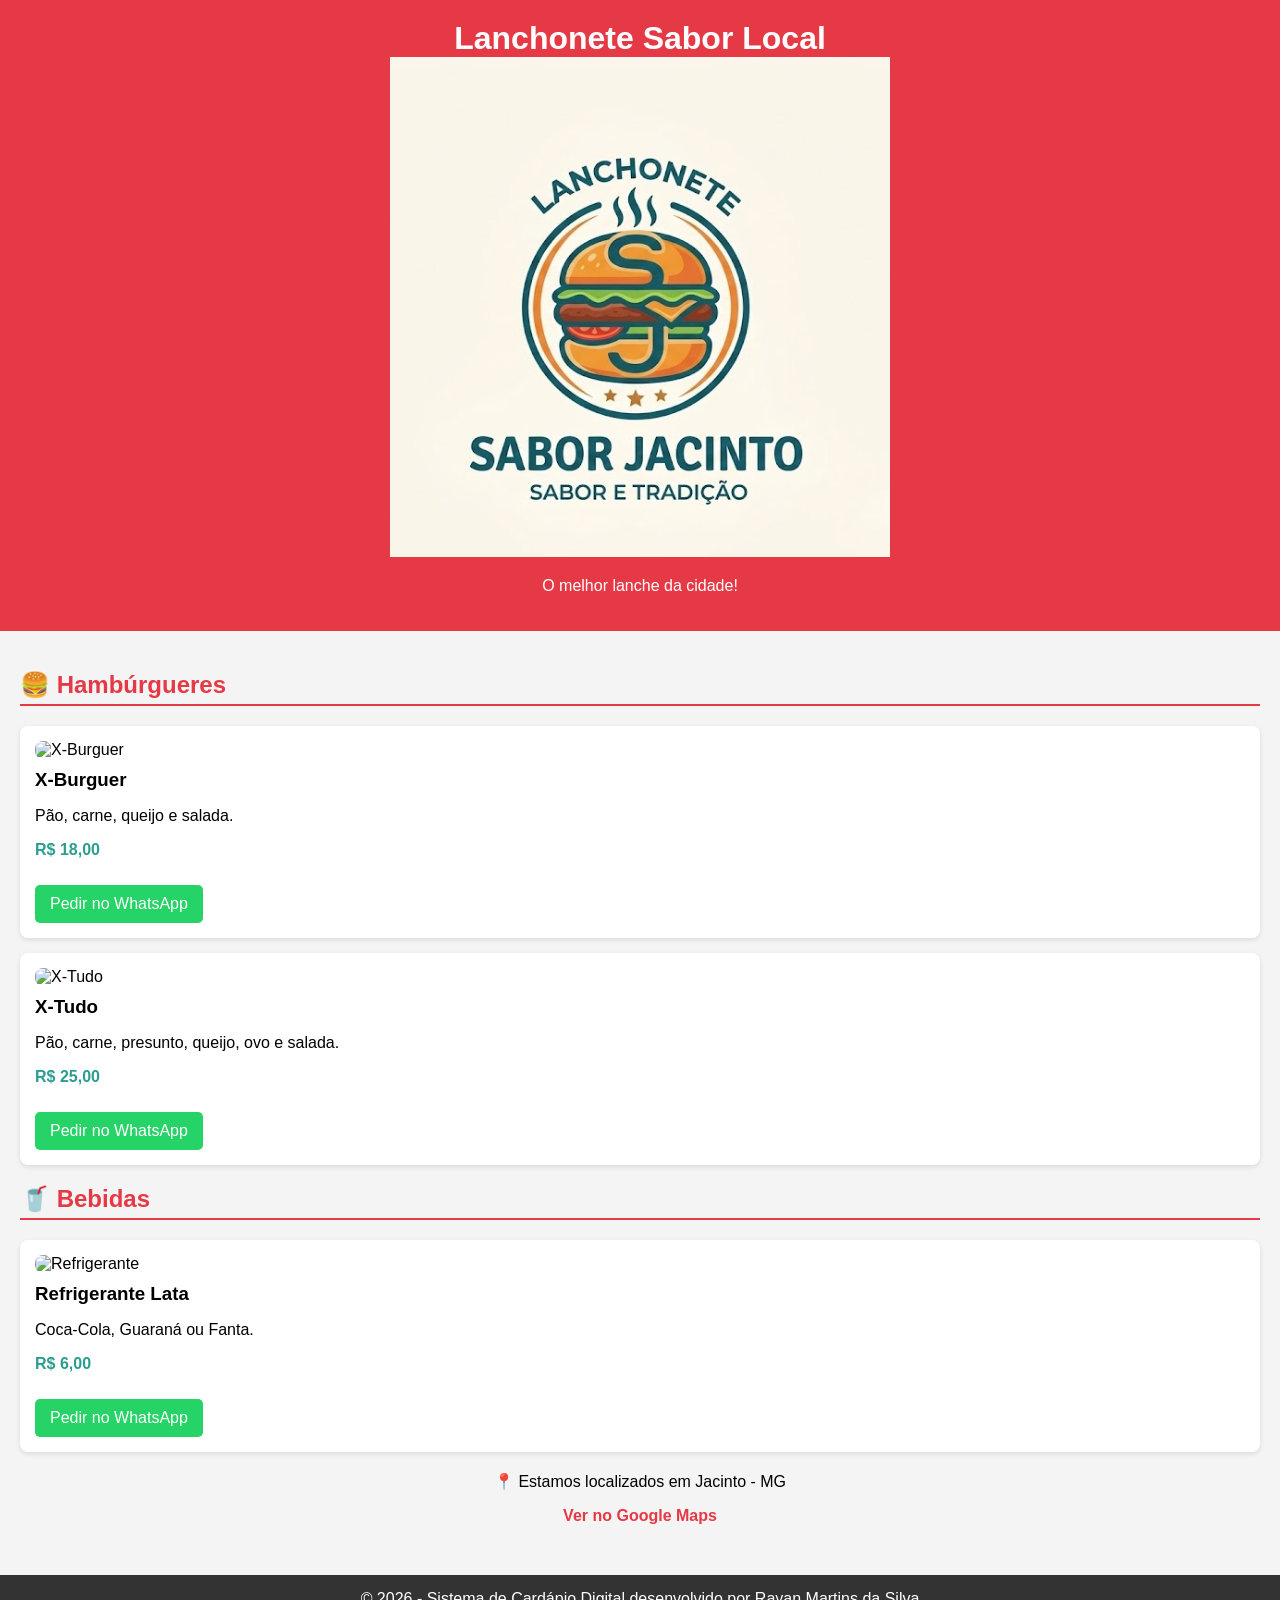
==== index.html @ a0583969 "Update index.html add logo" ====
<!DOCTYPE html>
<html lang="pt-br">
<head>
    <meta charset="UTF-8">
    <title>Lanchonete sabor jacinto</title>
    <meta name="viewport" content="width=device-width, initial-scale=1.0">

    <style>
        body {
            font-family: Arial, sans-serif;
            margin: 0;
            background-color: #f4f4f4;
        }

        header {
            background-color: #e63946;
            color: white;
            text-align: center;
            padding: 20px;
        }

        header h1 {
            margin: 0;
        }

        .container {
            padding: 20px;
        }

        h2 {
            color: #e63946;
            border-bottom: 2px solid #e63946;
            padding-bottom: 5px;
        }

        .produto {
            background-color: white;
            margin: 15px 0;
            padding: 15px;
            border-radius: 8px;
            box-shadow: 0 2px 5px rgba(0,0,0,0.1);
        }

        .produto img {
            width: 100%;
            max-width: 250px;
            border-radius: 8px;
        }

        .produto h3 {
            margin: 10px 0 5px;
        }

        .preco {
            font-weight: bold;
            color: #2a9d8f;
        }

        .btn {
            display: inline-block;
            margin-top: 10px;
            padding: 10px 15px;
            background-color: #25D366;
            color: white;
            text-decoration: none;
            border-radius: 5px;
        }

        .btn:hover {
            background-color: #1ebe5d;
        }

        footer {
            text-align: center;
            padding: 15px;
            background-color: #333;
            color: white;
            margin-top: 30px;
        }

        .mapa {
            text-align: center;
            margin-top: 20px;
        }

        .mapa a {
            color: #e63946;
            font-weight: bold;
            text-decoration: none;
        }

    </style>
</head>
<body>

<header>
    <h1>Lanchonete Sabor Local</h1>
    <img src="logo.png" alt="logo" width="500" height="500">
    <p>O melhor lanche da cidade!</p>
</header>

<div class="container">

    <h2>🍔 Hambúrgueres</h2>

    <div class="produto">
        <img src="https://via.placeholder.com/250" alt="X-Burguer">
        <h3>X-Burguer</h3>
        <p>Pão, carne, queijo e salada.</p>
        <p class="preco">R$ 18,00</p>
        <a class="btn" href="https://wa.me/5599999999999?text=Olá,%20quero%20pedir%20um%20X-Burguer%20(R$18,00)">Pedir no WhatsApp</a>
    </div>

    <div class="produto">
        <img src="https://via.placeholder.com/250" alt="X-Tudo">
        <h3>X-Tudo</h3>
        <p>Pão, carne, presunto, queijo, ovo e salada.</p>
        <p class="preco">R$ 25,00</p>
        <a class="btn" href="https://wa.me/5599999999999?text=Olá,%20quero%20pedir%20um%20X-Tudo%20(R$25,00)">Pedir no WhatsApp</a>
    </div>

    <h2>🥤 Bebidas</h2>

    <div class="produto">
        <img src="https://via.placeholder.com/250" alt="Refrigerante">
        <h3>Refrigerante Lata</h3>
        <p>Coca-Cola, Guaraná ou Fanta.</p>
        <p class="preco">R$ 6,00</p>
        <a class="btn" href="https://wa.me/5599999999999?text=Olá,%20quero%20pedir%20um%20Refrigerante%20(R$6,00)">Pedir no WhatsApp</a>
    </div>

    <div class="mapa">
        <p>📍 Estamos localizados em Jacinto - MG</p>
        <a href="https://maps.google.com" target="_blank">Ver no Google Maps</a>
    </div>

</div>

<footer>
    © 2026 - Sistema de Cardápio Digital desenvolvido por Rayan Martins da Silva
</footer>

</body>
</html>
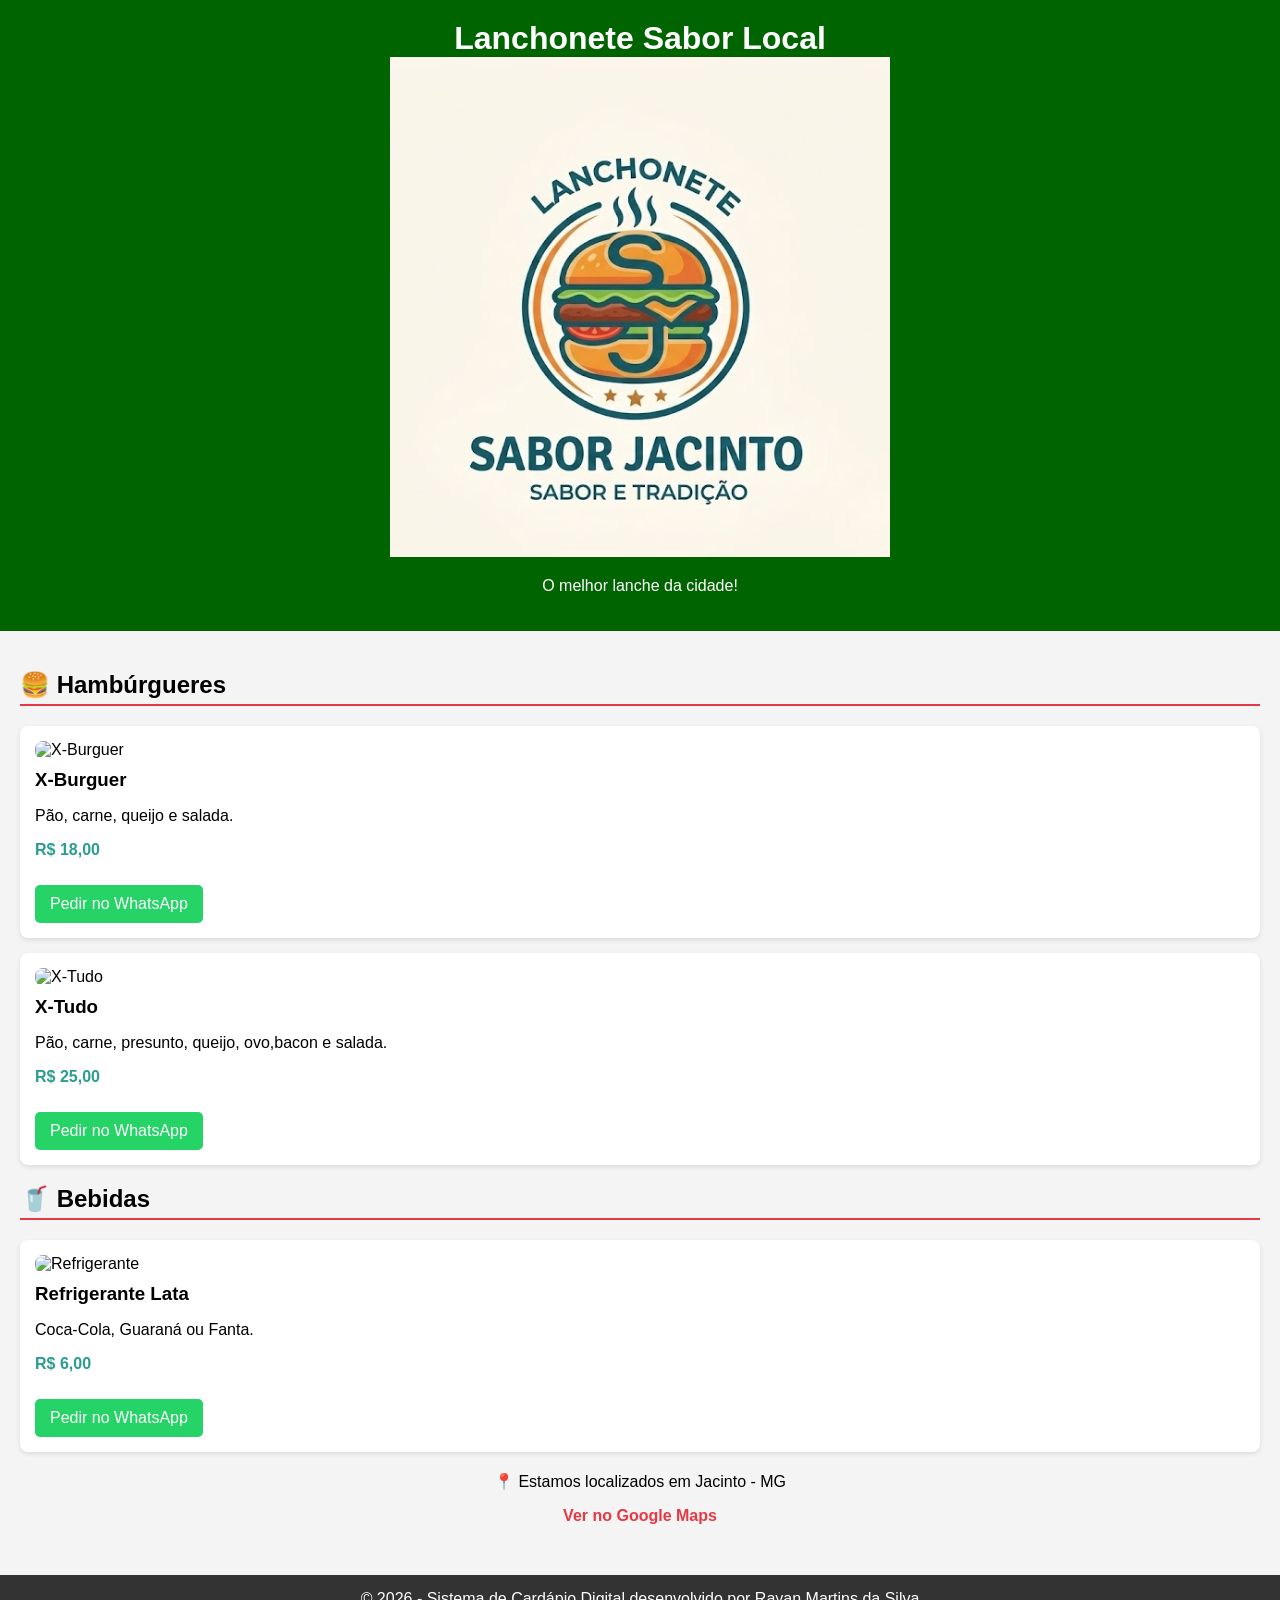
==== commit cc7dc14b: "Update index.html add outros alimentos" ====
--- a/index.html
+++ b/index.html
@@ -13,7 +13,7 @@
         }
 
         header {
-            background-color: #e63946;
+            background-color: #006400;
             color: white;
             text-align: center;
             padding: 20px;
@@ -28,7 +28,7 @@
         }
 
         h2 {
-            color: #e63946;
+            color:#000000;
             border-bottom: 2px solid #e63946;
             padding-bottom: 5px;
         }
@@ -114,7 +114,7 @@
     <div class="produto">
         <img src="https://via.placeholder.com/250" alt="X-Tudo">
         <h3>X-Tudo</h3>
-        <p>Pão, carne, presunto, queijo, ovo e salada.</p>
+        <p>Pão, carne, presunto, queijo, ovo,bacon e salada.</p>
         <p class="preco">R$ 25,00</p>
         <a class="btn" href="https://wa.me/5599999999999?text=Olá,%20quero%20pedir%20um%20X-Tudo%20(R$25,00)">Pedir no WhatsApp</a>
     </div>
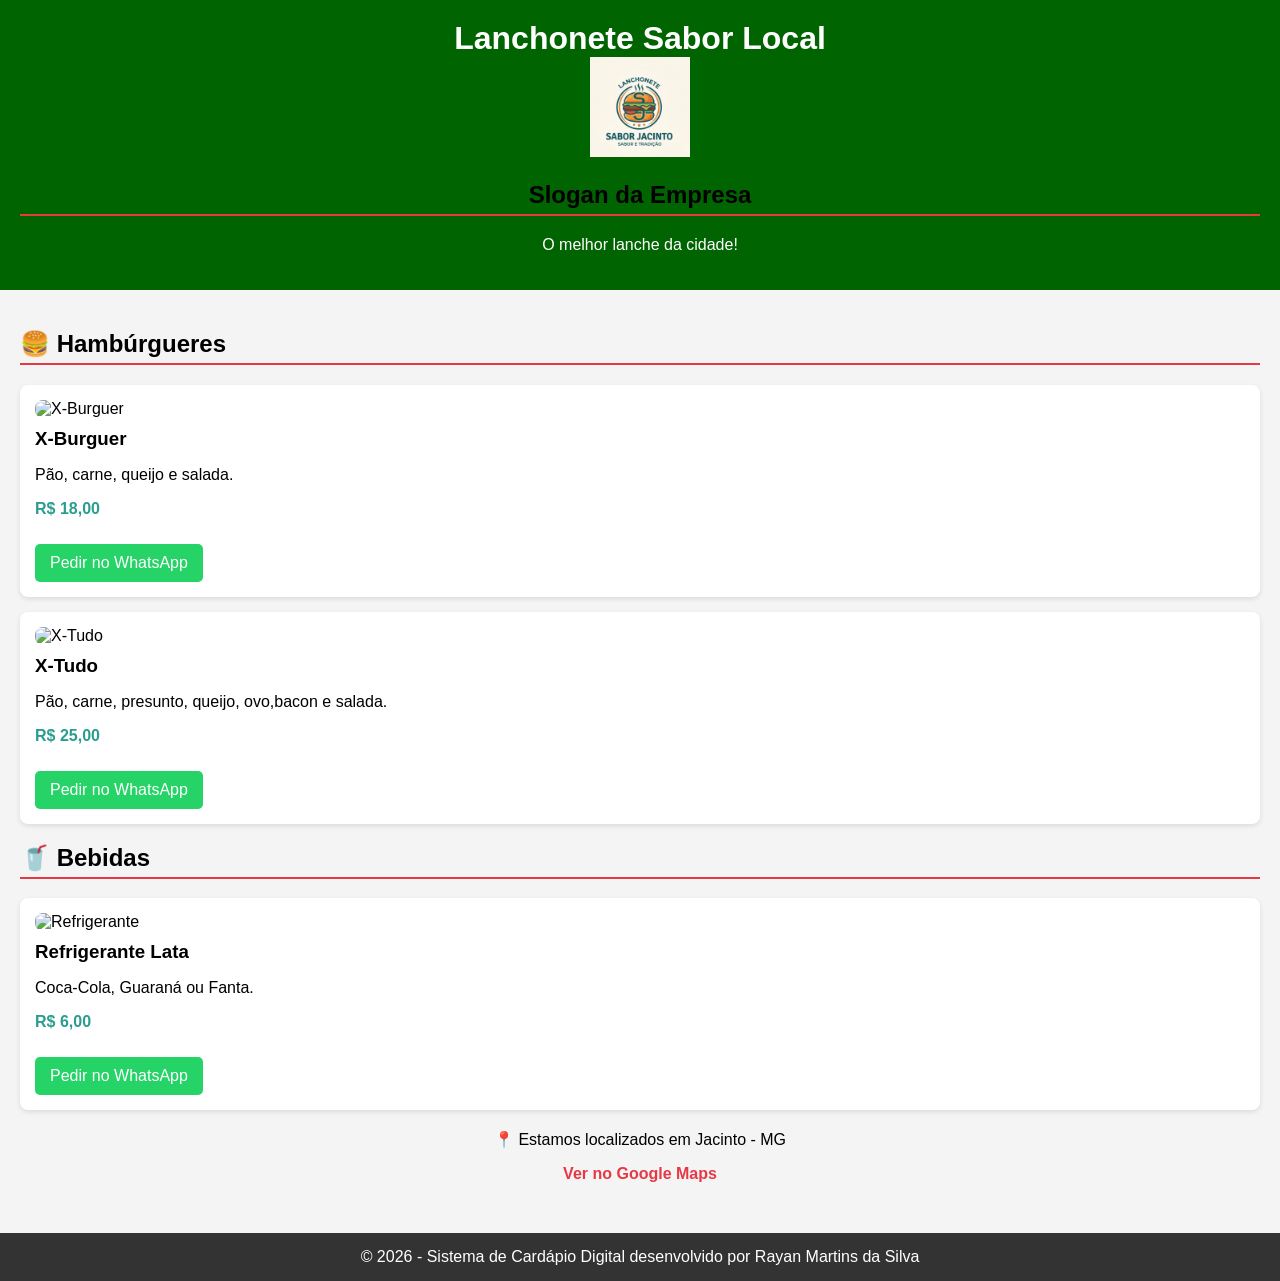
==== commit 6fba9453: "Update index.html add h2" ====
--- a/index.html
+++ b/index.html
@@ -95,7 +95,8 @@
 
 <header>
     <h1>Lanchonete Sabor Local</h1>
-    <img src="logo.png" alt="logo" width="500" height="500">
+    <img src="https://rayanmartinsdasilva4002892-hub.github.io/logo.png" alt="logo" width="100" height="100">
+    <h2>Slogan da Empresa</h2>
     <p>O melhor lanche da cidade!</p>
 </header>
 
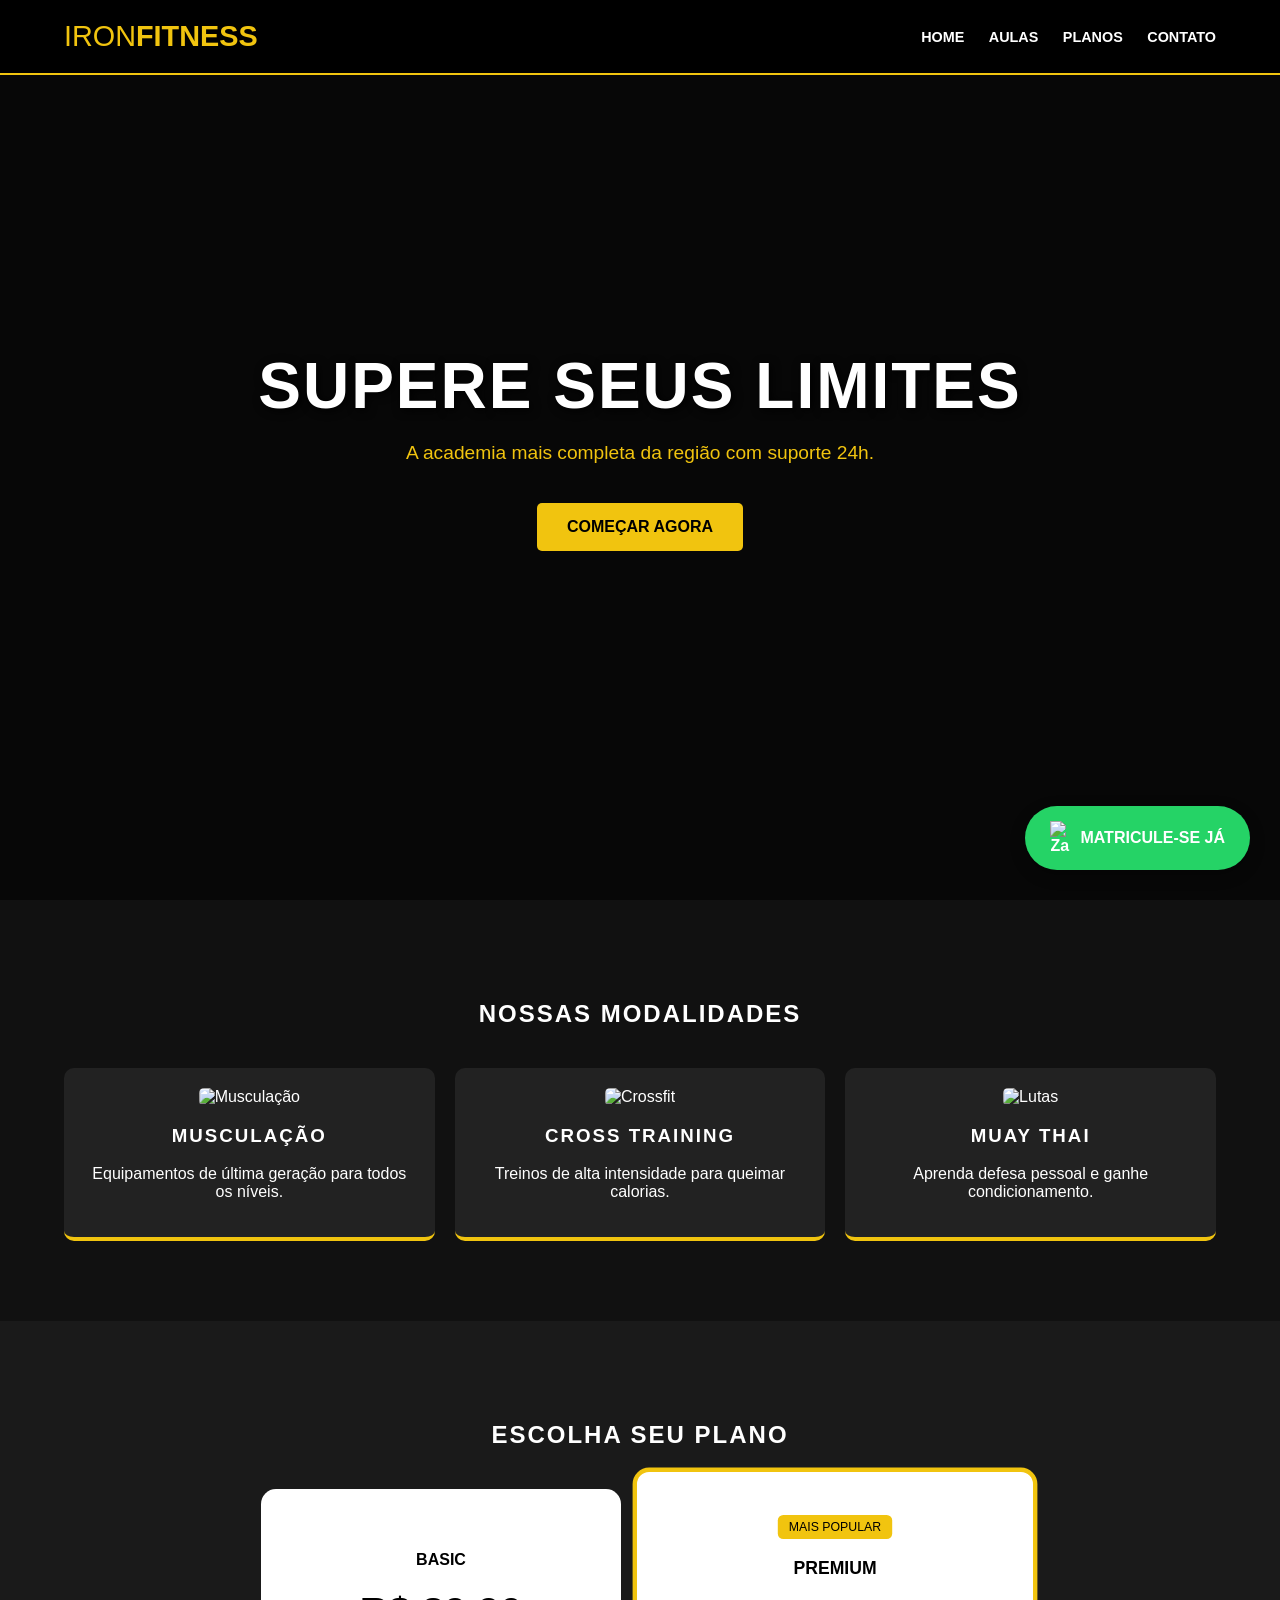
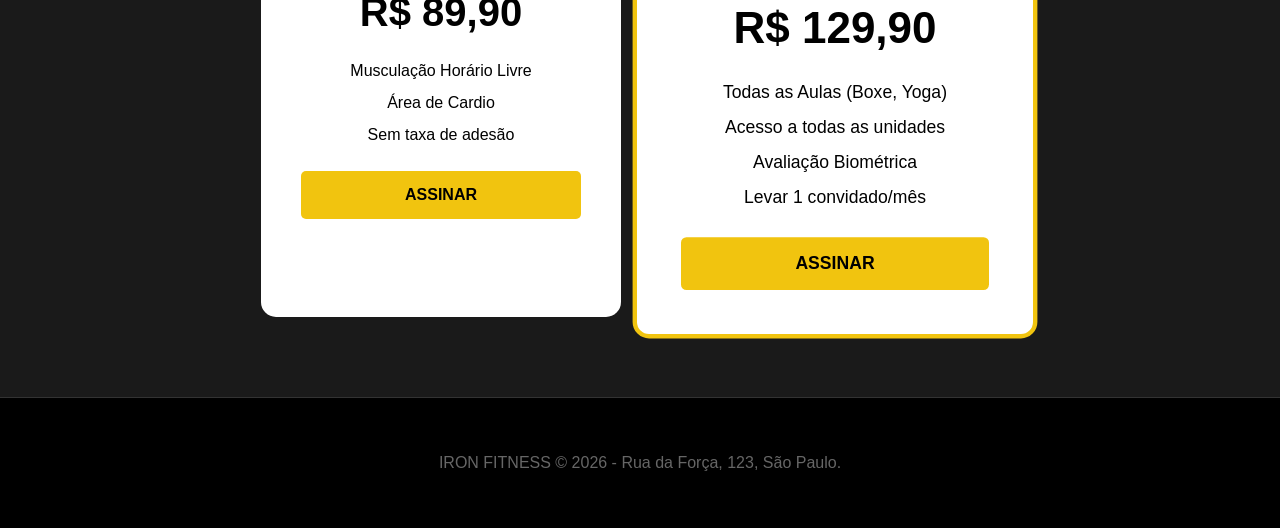
==== commit 4bb2296d: "Update index.html mudei tudo" ====
--- a/index.html
+++ b/index.html
@@ -2,144 +2,128 @@
 <html lang="pt-br">
 <head>
     <meta charset="UTF-8">
-    <title>Lanchonete sabor jacinto</title>
     <meta name="viewport" content="width=device-width, initial-scale=1.0">
+    <title>Iron Fitness - Sua Melhor Versão</title>
+    <style>
+        /* CONFIGURAÇÕES GERAIS */
+        body { font-family: 'Arial Black', sans-serif; margin: 0; padding: 0; background-color: #111; color: #fff; scroll-behavior: smooth; }
+        h1, h2, h3 { text-transform: uppercase; letter-spacing: 2px; }
+        
+        /* CABEÇALHO */
+        header { background: rgba(0,0,0,0.9); padding: 20px 5%; display: flex; justify-content: space-between; align-items: center; position: fixed; width: 90%; top: 0; z-index: 1000; border-bottom: 2px solid #f1c40f; }
+        .logo { color: #f1c40f; font-size: 1.8rem; }
+        nav a { color: white; text-decoration: none; margin-left: 20px; font-weight: bold; font-size: 0.9rem; }
+        nav a:hover { color: #f1c40f; }
 
-    <style>
-        body {
-            font-family: Arial, sans-serif;
-            margin: 0;
-            background-color: #f4f4f4;
+        /* BANNER PRINCIPAL */
+        .hero { height: 100vh; background: linear-gradient(rgba(0,0,0,0.6), rgba(0,0,0,0.6)), url('https://images.unsplash.com/photo-1534438327276-14e5300c3a48?auto=format&fit=crop&w=1350&q=80'); background-size: cover; background-position: center; display: flex; flex-direction: column; justify-content: center; align-items: center; text-align: center; }
+        .hero h1 { font-size: 4rem; margin: 0; text-shadow: 2px 2px 10px #000; }
+        .hero p { font-size: 1.2rem; color: #f1c40f; }
+        .btn-cta { background: #f1c40f; color: #000; padding: 15px 30px; border-radius: 5px; text-decoration: none; font-weight: bold; margin-top: 20px; transition: 0.3s; }
+        .btn-cta:hover { background: #fff; transform: scale(1.05); }
+
+        /* SEÇÃO MODALIDADES */
+        .section { padding: 80px 5%; text-align: center; }
+        .grid { display: grid; grid-template-columns: repeat(auto-fit, minmax(250px, 1fr)); gap: 20px; margin-top: 40px; }
+        .card { background: #222; padding: 20px; border-radius: 10px; border-bottom: 4px solid #f1c40f; transition: 0.3s; }
+        .card:hover { background: #333; }
+        .card img { width: 100%; border-radius: 5px; height: 150px; object-fit: cover; }
+
+        /* TABELA DE PLANOS */
+        .plans-container { display: flex; justify-content: center; gap: 30px; flex-wrap: wrap; margin-top: 40px; }
+        .plan-box { background: #fff; color: #000; padding: 40px; border-radius: 15px; width: 280px; position: relative; }
+        .plan-box.featured { border: 4px solid #f1c40f; transform: scale(1.1); }
+        .plan-box h3 { color: #f1c40f; font-size: 2rem; margin: 10px 0; }
+        .plan-price { font-size: 2.5rem; font-weight: bold; }
+        .plan-box ul { list-style: none; padding: 0; margin: 20px 0; line-height: 2; }
+
+        /* BOTÃO WHATSAPP */
+        .whatsapp { position: fixed; bottom: 30px; right: 30px; background: #25d366; color: white; padding: 15px 25px; border-radius: 50px; text-decoration: none; font-weight: bold; box-shadow: 0 5px 15px rgba(0,0,0,0.3); z-index: 9999; display: flex; align-items: center; gap: 10px; }
+
+        footer { background: #000; padding: 40px; text-align: center; border-top: 1px solid #333; color: #666; }
+
+        @media (max-width: 768px) {
+            .hero h1 { font-size: 2.5rem; }
+            nav { display: none; }
         }
-
-        header {
-            background-color: #006400;
-            color: white;
-            text-align: center;
-            padding: 20px;
-        }
-
-        header h1 {
-            margin: 0;
-        }
-
-        .container {
-            padding: 20px;
-        }
-
-        h2 {
-            color:#000000;
-            border-bottom: 2px solid #e63946;
-            padding-bottom: 5px;
-        }
-
-        .produto {
-            background-color: white;
-            margin: 15px 0;
-            padding: 15px;
-            border-radius: 8px;
-            box-shadow: 0 2px 5px rgba(0,0,0,0.1);
-        }
-
-        .produto img {
-            width: 100%;
-            max-width: 250px;
-            border-radius: 8px;
-        }
-
-        .produto h3 {
-            margin: 10px 0 5px;
-        }
-
-        .preco {
-            font-weight: bold;
-            color: #2a9d8f;
-        }
-
-        .btn {
-            display: inline-block;
-            margin-top: 10px;
-            padding: 10px 15px;
-            background-color: #25D366;
-            color: white;
-            text-decoration: none;
-            border-radius: 5px;
-        }
-
-        .btn:hover {
-            background-color: #1ebe5d;
-        }
-
-        footer {
-            text-align: center;
-            padding: 15px;
-            background-color: #333;
-            color: white;
-            margin-top: 30px;
-        }
-
-        .mapa {
-            text-align: center;
-            margin-top: 20px;
-        }
-
-        .mapa a {
-            color: #e63946;
-            font-weight: bold;
-            text-decoration: none;
-        }
-
     </style>
 </head>
 <body>
 
 <header>
-    <h1>Lanchonete Sabor Local</h1>
-    <img src="https://rayanmartinsdasilva4002892-hub.github.io/logo.png" alt="logo" width="100" height="100">
-    <h2>Slogan da Empresa</h2>
-    <p>O melhor lanche da cidade!</p>
+    <div class="logo">IRON<strong>FITNESS</strong></div>
+    <nav>
+        <a href="#home">HOME</a>
+        <a href="#aulas">AULAS</a>
+        <a href="#planos">PLANOS</a>
+        <a href="#contato">CONTATO</a>
+    </nav>
 </header>
 
-<div class="container">
+<section id="home" class="hero">
+    <h1>SUPERE SEUS LIMITES</h1>
+    <p>A academia mais completa da região com suporte 24h.</p>
+    <a href="#planos" class="btn-cta">COMEÇAR AGORA</a>
+</section>
 
-    <h2>🍔 Hambúrgueres</h2>
+<section id="aulas" class="section">
+    <h2>Nossas Modalidades</h2>
+    <div class="grid">
+        <div class="card">
+            <img src="https://images.unsplash.com/photo-1534438327276-14e5300c3a48?w=300" alt="Musculação">
+            <h3>Musculação</h3>
+            <p>Equipamentos de última geração para todos os níveis.</p>
+        </div>
+        <div class="card">
+            <img src="https://images.unsplash.com/photo-1518611012118-696072aa579a?w=300" alt="Crossfit">
+            <h3>Cross Training</h3>
+            <p>Treinos de alta intensidade para queimar calorias.</p>
+        </div>
+        <div class="card">
+            <img src="https://images.unsplash.com/photo-1510894347713-fc3ed6fdf539?w=300" alt="Lutas">
+            <h3>Muay Thai</h3>
+            <p>Aprenda defesa pessoal e ganhe condicionamento.</p>
+        </div>
+    </div>
+</section>
 
-    <div class="produto">
-        <img src="https://via.placeholder.com/250" alt="X-Burguer">
-        <h3>X-Burguer</h3>
-        <p>Pão, carne, queijo e salada.</p>
-        <p class="preco">R$ 18,00</p>
-        <a class="btn" href="https://wa.me/5599999999999?text=Olá,%20quero%20pedir%20um%20X-Burguer%20(R$18,00)">Pedir no WhatsApp</a>
+<section id="planos" class="section" style="background-color: #1a1a1a;">
+    <h2>Escolha seu Plano</h2>
+    <div class="plans-container">
+        <div class="plan-box">
+            <h4>BASIC</h4>
+            <div class="plan-price">R$ 89,90</div>
+            <ul>
+                <li>Musculação Horário Livre</li>
+                <li>Área de Cardio</li>
+                <li>Sem taxa de adesão</li>
+            </ul>
+            <a href="#" class="btn-cta" style="display:block">ASSINAR</a>
+        </div>
+        <div class="plan-box featured">
+            <span style="background:#f1c40f; padding:5px 10px; border-radius:5px; font-size:0.7rem">MAIS POPULAR</span>
+            <h4>PREMIUM</h4>
+            <div class="plan-price">R$ 129,90</div>
+            <ul>
+                <li>Todas as Aulas (Boxe, Yoga)</li>
+                <li>Acesso a todas as unidades</li>
+                <li>Avaliação Biométrica</li>
+                <li>Levar 1 convidado/mês</li>
+            </ul>
+            <a href="#" class="btn-cta" style="display:block">ASSINAR</a>
+        </div>
     </div>
+</section>
 
-    <div class="produto">
-        <img src="https://via.placeholder.com/250" alt="X-Tudo">
-        <h3>X-Tudo</h3>
-        <p>Pão, carne, presunto, queijo, ovo,bacon e salada.</p>
-        <p class="preco">R$ 25,00</p>
-        <a class="btn" href="https://wa.me/5599999999999?text=Olá,%20quero%20pedir%20um%20X-Tudo%20(R$25,00)">Pedir no WhatsApp</a>
-    </div>
-
-    <h2>🥤 Bebidas</h2>
-
-    <div class="produto">
-        <img src="https://via.placeholder.com/250" alt="Refrigerante">
-        <h3>Refrigerante Lata</h3>
-        <p>Coca-Cola, Guaraná ou Fanta.</p>
-        <p class="preco">R$ 6,00</p>
-        <a class="btn" href="https://wa.me/5599999999999?text=Olá,%20quero%20pedir%20um%20Refrigerante%20(R$6,00)">Pedir no WhatsApp</a>
-    </div>
-
-    <div class="mapa">
-        <p>📍 Estamos localizados em Jacinto - MG</p>
-        <a href="https://maps.google.com" target="_blank">Ver no Google Maps</a>
-    </div>
-
-</div>
+<a href="https://wa.me/5500000000000" class="whatsapp" target="_blank">
+    <img src="https://upload.wikimedia.org/wikipedia/commons/6/6b/WhatsApp.svg" width="20" alt="Zap">
+    MATRICULE-SE JÁ
+</a>
 
 <footer>
-    © 2026 - Sistema de Cardápio Digital desenvolvido por Rayan Martins da Silva
+    <p>IRON FITNESS © 2026 - Rua da Força, 123, São Paulo.</p>
 </footer>
 
 </body>
 </html>
+
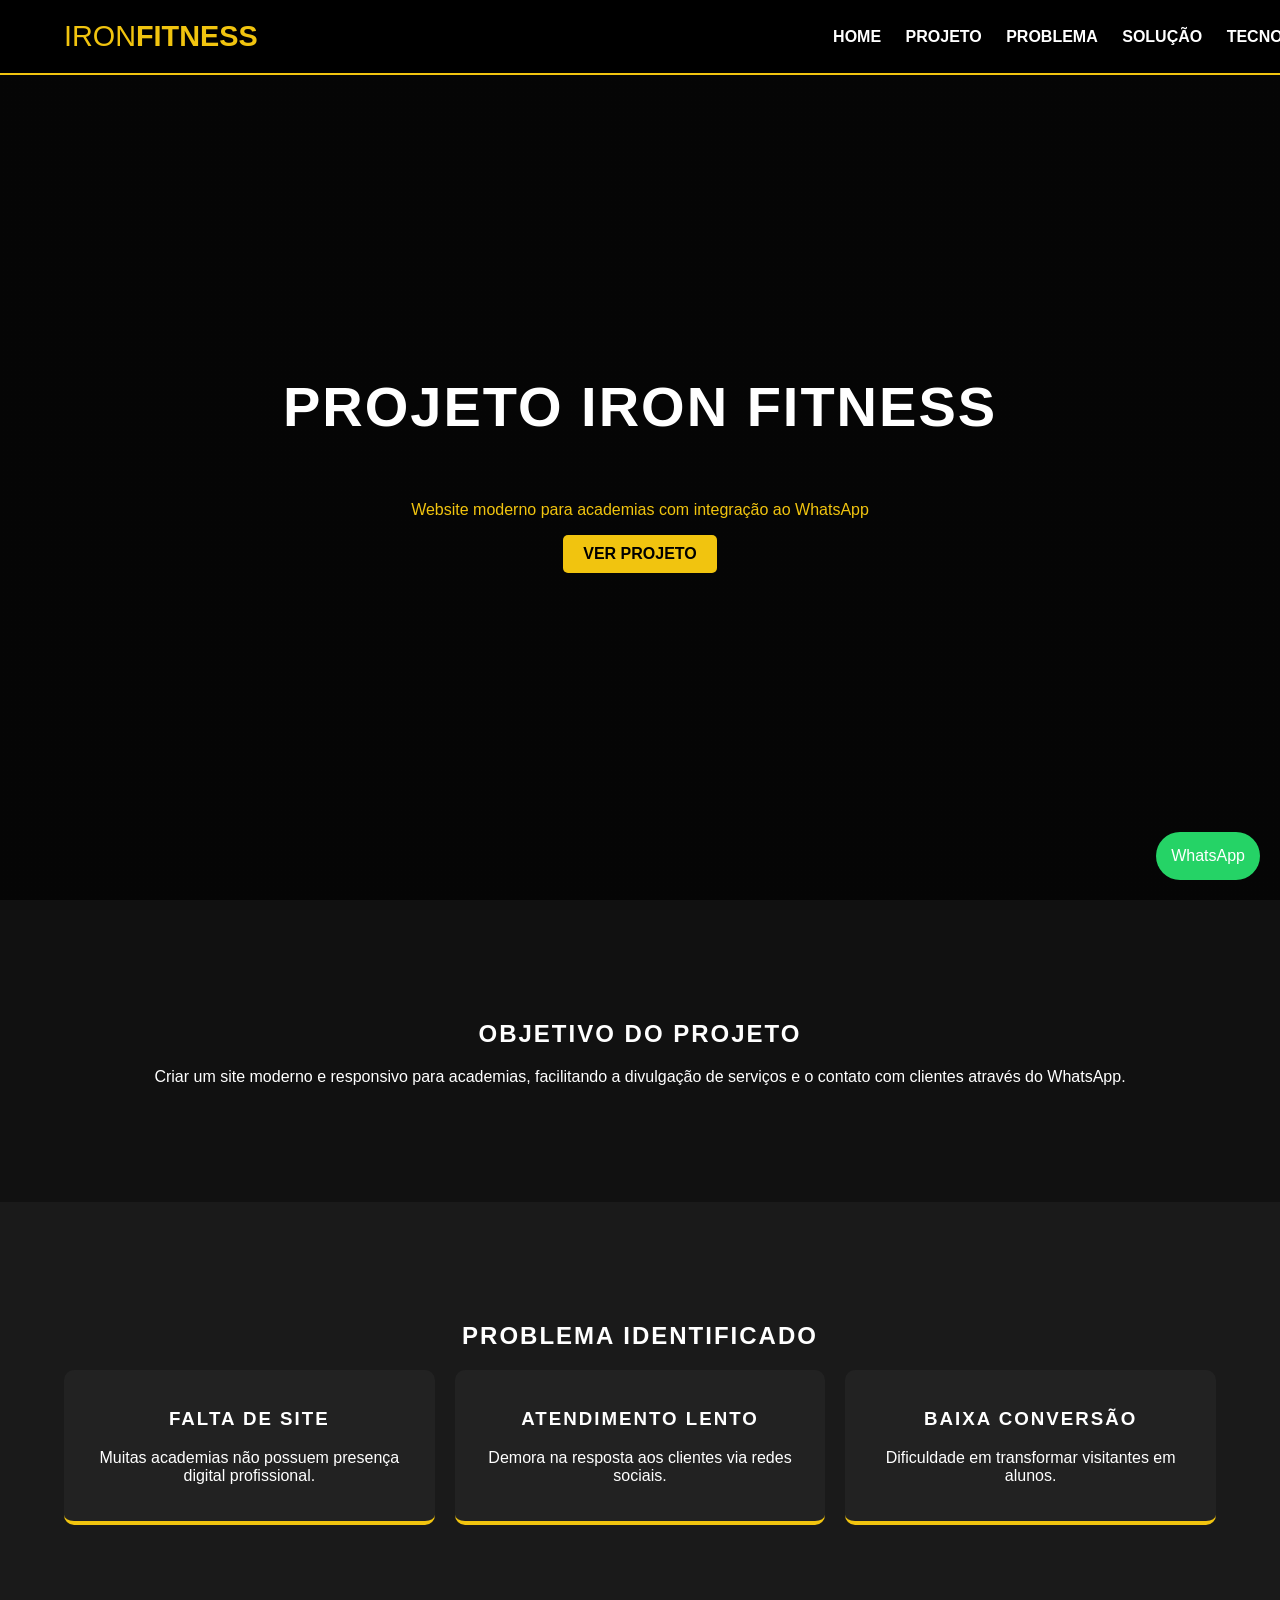
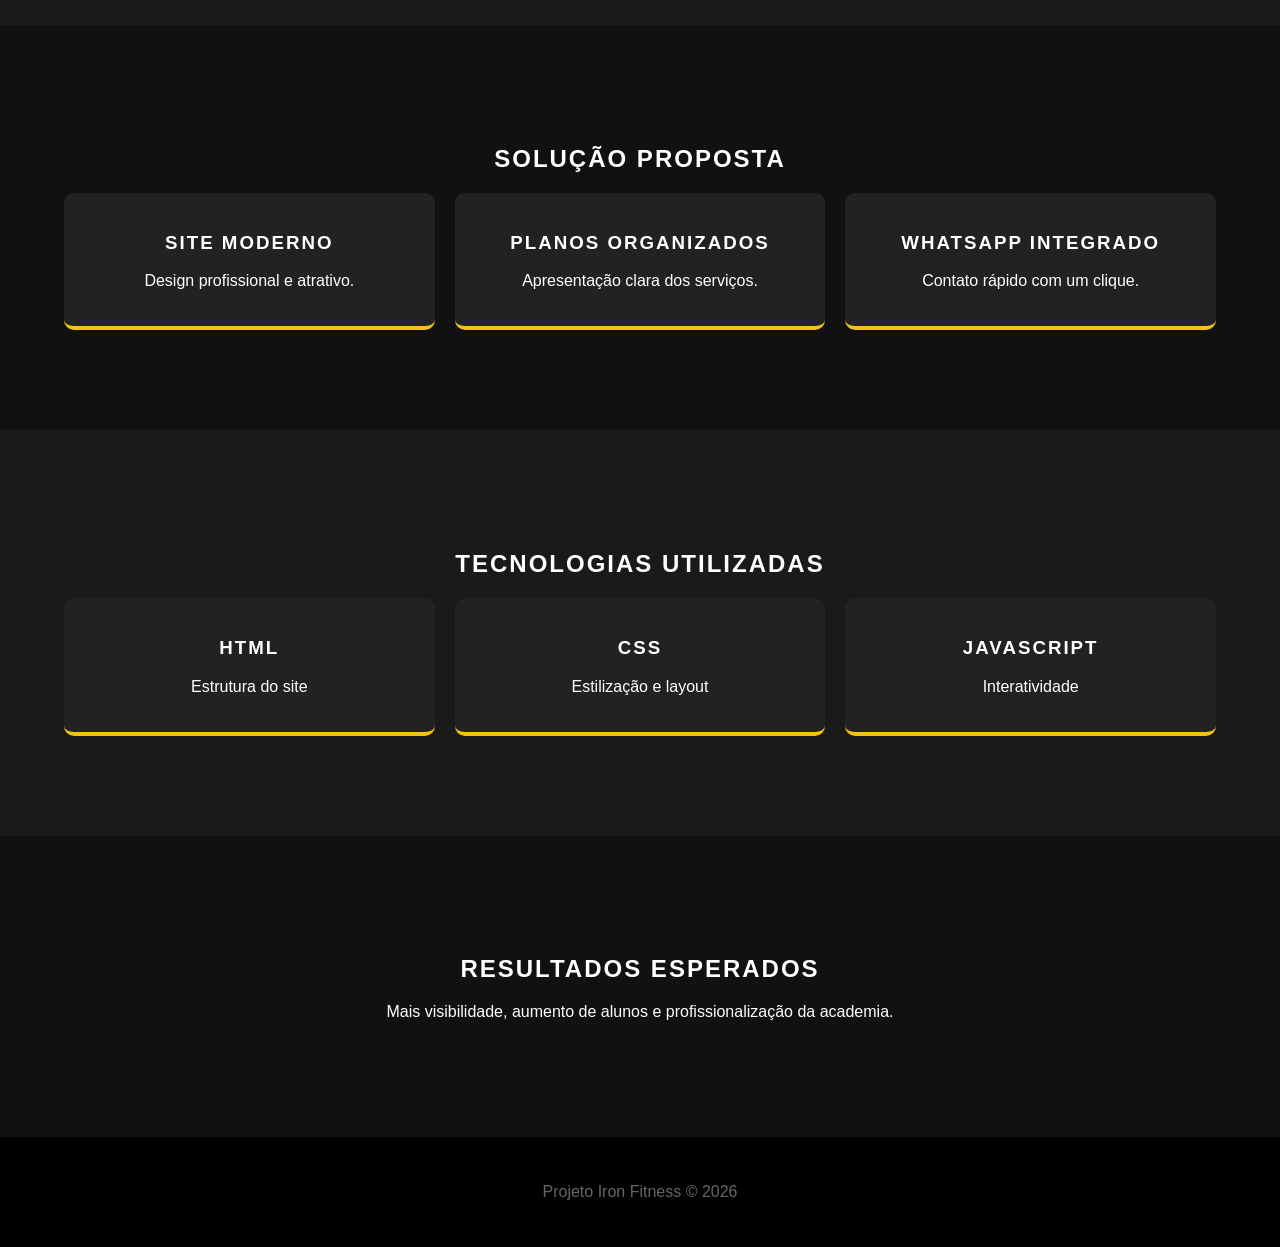
==== commit 6d1e71b5: "Update index.html codigo" ====
--- a/index.html
+++ b/index.html
@@ -1,129 +1,141 @@
 <!DOCTYPE html>
 <html lang="pt-br">
 <head>
-    <meta charset="UTF-8">
-    <meta name="viewport" content="width=device-width, initial-scale=1.0">
-    <title>Iron Fitness - Sua Melhor Versão</title>
-    <style>
-        /* CONFIGURAÇÕES GERAIS */
-        body { font-family: 'Arial Black', sans-serif; margin: 0; padding: 0; background-color: #111; color: #fff; scroll-behavior: smooth; }
-        h1, h2, h3 { text-transform: uppercase; letter-spacing: 2px; }
-        
-        /* CABEÇALHO */
-        header { background: rgba(0,0,0,0.9); padding: 20px 5%; display: flex; justify-content: space-between; align-items: center; position: fixed; width: 90%; top: 0; z-index: 1000; border-bottom: 2px solid #f1c40f; }
-        .logo { color: #f1c40f; font-size: 1.8rem; }
-        nav a { color: white; text-decoration: none; margin-left: 20px; font-weight: bold; font-size: 0.9rem; }
-        nav a:hover { color: #f1c40f; }
+<meta charset="UTF-8">
+<meta name="viewport" content="width=device-width, initial-scale=1.0">
+<title>Projeto Iron Fitness</title>
 
-        /* BANNER PRINCIPAL */
-        .hero { height: 100vh; background: linear-gradient(rgba(0,0,0,0.6), rgba(0,0,0,0.6)), url('https://images.unsplash.com/photo-1534438327276-14e5300c3a48?auto=format&fit=crop&w=1350&q=80'); background-size: cover; background-position: center; display: flex; flex-direction: column; justify-content: center; align-items: center; text-align: center; }
-        .hero h1 { font-size: 4rem; margin: 0; text-shadow: 2px 2px 10px #000; }
-        .hero p { font-size: 1.2rem; color: #f1c40f; }
-        .btn-cta { background: #f1c40f; color: #000; padding: 15px 30px; border-radius: 5px; text-decoration: none; font-weight: bold; margin-top: 20px; transition: 0.3s; }
-        .btn-cta:hover { background: #fff; transform: scale(1.05); }
+<style>
+body { font-family: 'Arial Black', sans-serif; margin: 0; padding: 0; background-color: #111; color: #fff; scroll-behavior: smooth; }
+h1, h2, h3 { text-transform: uppercase; letter-spacing: 2px; }
 
-        /* SEÇÃO MODALIDADES */
-        .section { padding: 80px 5%; text-align: center; }
-        .grid { display: grid; grid-template-columns: repeat(auto-fit, minmax(250px, 1fr)); gap: 20px; margin-top: 40px; }
-        .card { background: #222; padding: 20px; border-radius: 10px; border-bottom: 4px solid #f1c40f; transition: 0.3s; }
-        .card:hover { background: #333; }
-        .card img { width: 100%; border-radius: 5px; height: 150px; object-fit: cover; }
+header { background: rgba(0,0,0,0.9); padding: 20px 5%; display: flex; justify-content: space-between; align-items: center; position: fixed; width: 100%; top: 0; z-index: 1000; border-bottom: 2px solid #f1c40f; }
+.logo { color: #f1c40f; font-size: 1.8rem; }
+nav a { color: white; text-decoration: none; margin-left: 20px; font-weight: bold; }
+nav a:hover { color: #f1c40f; }
 
-        /* TABELA DE PLANOS */
-        .plans-container { display: flex; justify-content: center; gap: 30px; flex-wrap: wrap; margin-top: 40px; }
-        .plan-box { background: #fff; color: #000; padding: 40px; border-radius: 15px; width: 280px; position: relative; }
-        .plan-box.featured { border: 4px solid #f1c40f; transform: scale(1.1); }
-        .plan-box h3 { color: #f1c40f; font-size: 2rem; margin: 10px 0; }
-        .plan-price { font-size: 2.5rem; font-weight: bold; }
-        .plan-box ul { list-style: none; padding: 0; margin: 20px 0; line-height: 2; }
+.hero { height: 100vh; background: linear-gradient(rgba(0,0,0,0.7), rgba(0,0,0,0.7)), url('https://images.unsplash.com/photo-1534438327276-14e5300c3a48'); background-size: cover; display: flex; flex-direction: column; justify-content: center; align-items: center; text-align: center; }
+.hero h1 { font-size: 3.5rem; }
+.hero p { color: #f1c40f; }
 
-        /* BOTÃO WHATSAPP */
-        .whatsapp { position: fixed; bottom: 30px; right: 30px; background: #25d366; color: white; padding: 15px 25px; border-radius: 50px; text-decoration: none; font-weight: bold; box-shadow: 0 5px 15px rgba(0,0,0,0.3); z-index: 9999; display: flex; align-items: center; gap: 10px; }
+.section { padding: 100px 5%; text-align: center; }
 
-        footer { background: #000; padding: 40px; text-align: center; border-top: 1px solid #333; color: #666; }
+.grid { display: grid; grid-template-columns: repeat(auto-fit, minmax(250px, 1fr)); gap: 20px; }
 
-        @media (max-width: 768px) {
-            .hero h1 { font-size: 2.5rem; }
-            nav { display: none; }
-        }
-    </style>
+.card { background: #222; padding: 20px; border-radius: 10px; border-bottom: 4px solid #f1c40f; }
+
+.card:hover { background: #333; }
+
+.btn { background: #f1c40f; color: #000; padding: 10px 20px; text-decoration: none; font-weight: bold; border-radius: 5px; }
+
+footer { background: #000; padding: 30px; text-align: center; color: #666; }
+
+@media(max-width:768px){
+    nav { display:none; }
+}
+</style>
 </head>
+
 <body>
 
 <header>
-    <div class="logo">IRON<strong>FITNESS</strong></div>
-    <nav>
-        <a href="#home">HOME</a>
-        <a href="#aulas">AULAS</a>
-        <a href="#planos">PLANOS</a>
-        <a href="#contato">CONTATO</a>
-    </nav>
+<div class="logo">IRON<strong>FITNESS</strong></div>
+<nav>
+<a href="#home">HOME</a>
+<a href="#projeto">PROJETO</a>
+<a href="#problema">PROBLEMA</a>
+<a href="#solucao">SOLUÇÃO</a>
+<a href="#tecnologias">TECNOLOGIAS</a>
+</nav>
 </header>
 
 <section id="home" class="hero">
-    <h1>SUPERE SEUS LIMITES</h1>
-    <p>A academia mais completa da região com suporte 24h.</p>
-    <a href="#planos" class="btn-cta">COMEÇAR AGORA</a>
+<h1>PROJETO IRON FITNESS</h1>
+<p>Website moderno para academias com integração ao WhatsApp</p>
+<a href="#projeto" class="btn">VER PROJETO</a>
 </section>
 
-<section id="aulas" class="section">
-    <h2>Nossas Modalidades</h2>
-    <div class="grid">
-        <div class="card">
-            <img src="https://images.unsplash.com/photo-1534438327276-14e5300c3a48?w=300" alt="Musculação">
-            <h3>Musculação</h3>
-            <p>Equipamentos de última geração para todos os níveis.</p>
-        </div>
-        <div class="card">
-            <img src="https://images.unsplash.com/photo-1518611012118-696072aa579a?w=300" alt="Crossfit">
-            <h3>Cross Training</h3>
-            <p>Treinos de alta intensidade para queimar calorias.</p>
-        </div>
-        <div class="card">
-            <img src="https://images.unsplash.com/photo-1510894347713-fc3ed6fdf539?w=300" alt="Lutas">
-            <h3>Muay Thai</h3>
-            <p>Aprenda defesa pessoal e ganhe condicionamento.</p>
-        </div>
-    </div>
+<section id="projeto" class="section">
+<h2>OBJETIVO DO PROJETO</h2>
+<p>Criar um site moderno e responsivo para academias, facilitando a divulgação de serviços e o contato com clientes através do WhatsApp.</p>
 </section>
 
-<section id="planos" class="section" style="background-color: #1a1a1a;">
-    <h2>Escolha seu Plano</h2>
-    <div class="plans-container">
-        <div class="plan-box">
-            <h4>BASIC</h4>
-            <div class="plan-price">R$ 89,90</div>
-            <ul>
-                <li>Musculação Horário Livre</li>
-                <li>Área de Cardio</li>
-                <li>Sem taxa de adesão</li>
-            </ul>
-            <a href="#" class="btn-cta" style="display:block">ASSINAR</a>
-        </div>
-        <div class="plan-box featured">
-            <span style="background:#f1c40f; padding:5px 10px; border-radius:5px; font-size:0.7rem">MAIS POPULAR</span>
-            <h4>PREMIUM</h4>
-            <div class="plan-price">R$ 129,90</div>
-            <ul>
-                <li>Todas as Aulas (Boxe, Yoga)</li>
-                <li>Acesso a todas as unidades</li>
-                <li>Avaliação Biométrica</li>
-                <li>Levar 1 convidado/mês</li>
-            </ul>
-            <a href="#" class="btn-cta" style="display:block">ASSINAR</a>
-        </div>
-    </div>
+<section id="problema" class="section" style="background:#1a1a1a;">
+<h2>PROBLEMA IDENTIFICADO</h2>
+<div class="grid">
+<div class="card">
+<h3>Falta de Site</h3>
+<p>Muitas academias não possuem presença digital profissional.</p>
+</div>
+
+<div class="card">
+<h3>Atendimento Lento</h3>
+<p>Demora na resposta aos clientes via redes sociais.</p>
+</div>
+
+<div class="card">
+<h3>Baixa Conversão</h3>
+<p>Dificuldade em transformar visitantes em alunos.</p>
+</div>
+</div>
 </section>
 
-<a href="https://wa.me/5500000000000" class="whatsapp" target="_blank">
-    <img src="https://upload.wikimedia.org/wikipedia/commons/6/6b/WhatsApp.svg" width="20" alt="Zap">
-    MATRICULE-SE JÁ
+<section id="solucao" class="section">
+<h2>SOLUÇÃO PROPOSTA</h2>
+<div class="grid">
+
+<div class="card">
+<h3>Site Moderno</h3>
+<p>Design profissional e atrativo.</p>
+</div>
+
+<div class="card">
+<h3>Planos Organizados</h3>
+<p>Apresentação clara dos serviços.</p>
+</div>
+
+<div class="card">
+<h3>WhatsApp Integrado</h3>
+<p>Contato rápido com um clique.</p>
+</div>
+
+</div>
+</section>
+
+<section id="tecnologias" class="section" style="background:#1a1a1a;">
+<h2>TECNOLOGIAS UTILIZADAS</h2>
+
+<div class="grid">
+<div class="card">
+<h3>HTML</h3>
+<p>Estrutura do site</p>
+</div>
+
+<div class="card">
+<h3>CSS</h3>
+<p>Estilização e layout</p>
+</div>
+
+<div class="card">
+<h3>JavaScript</h3>
+<p>Interatividade</p>
+</div>
+</div>
+</section>
+
+<section class="section">
+<h2>RESULTADOS ESPERADOS</h2>
+<p>Mais visibilidade, aumento de alunos e profissionalização da academia.</p>
+</section>
+
+<a href="https://wa.me/5500000000000?text=Quero%20saber%20mais%20sobre%20o%20projeto" 
+style="position:fixed;bottom:20px;right:20px;background:#25d366;color:#fff;padding:15px;border-radius:50px;text-decoration:none;">
+WhatsApp
 </a>
 
 <footer>
-    <p>IRON FITNESS © 2026 - Rua da Força, 123, São Paulo.</p>
+<p>Projeto Iron Fitness © 2026</p>
 </footer>
 
 </body>
 </html>
-
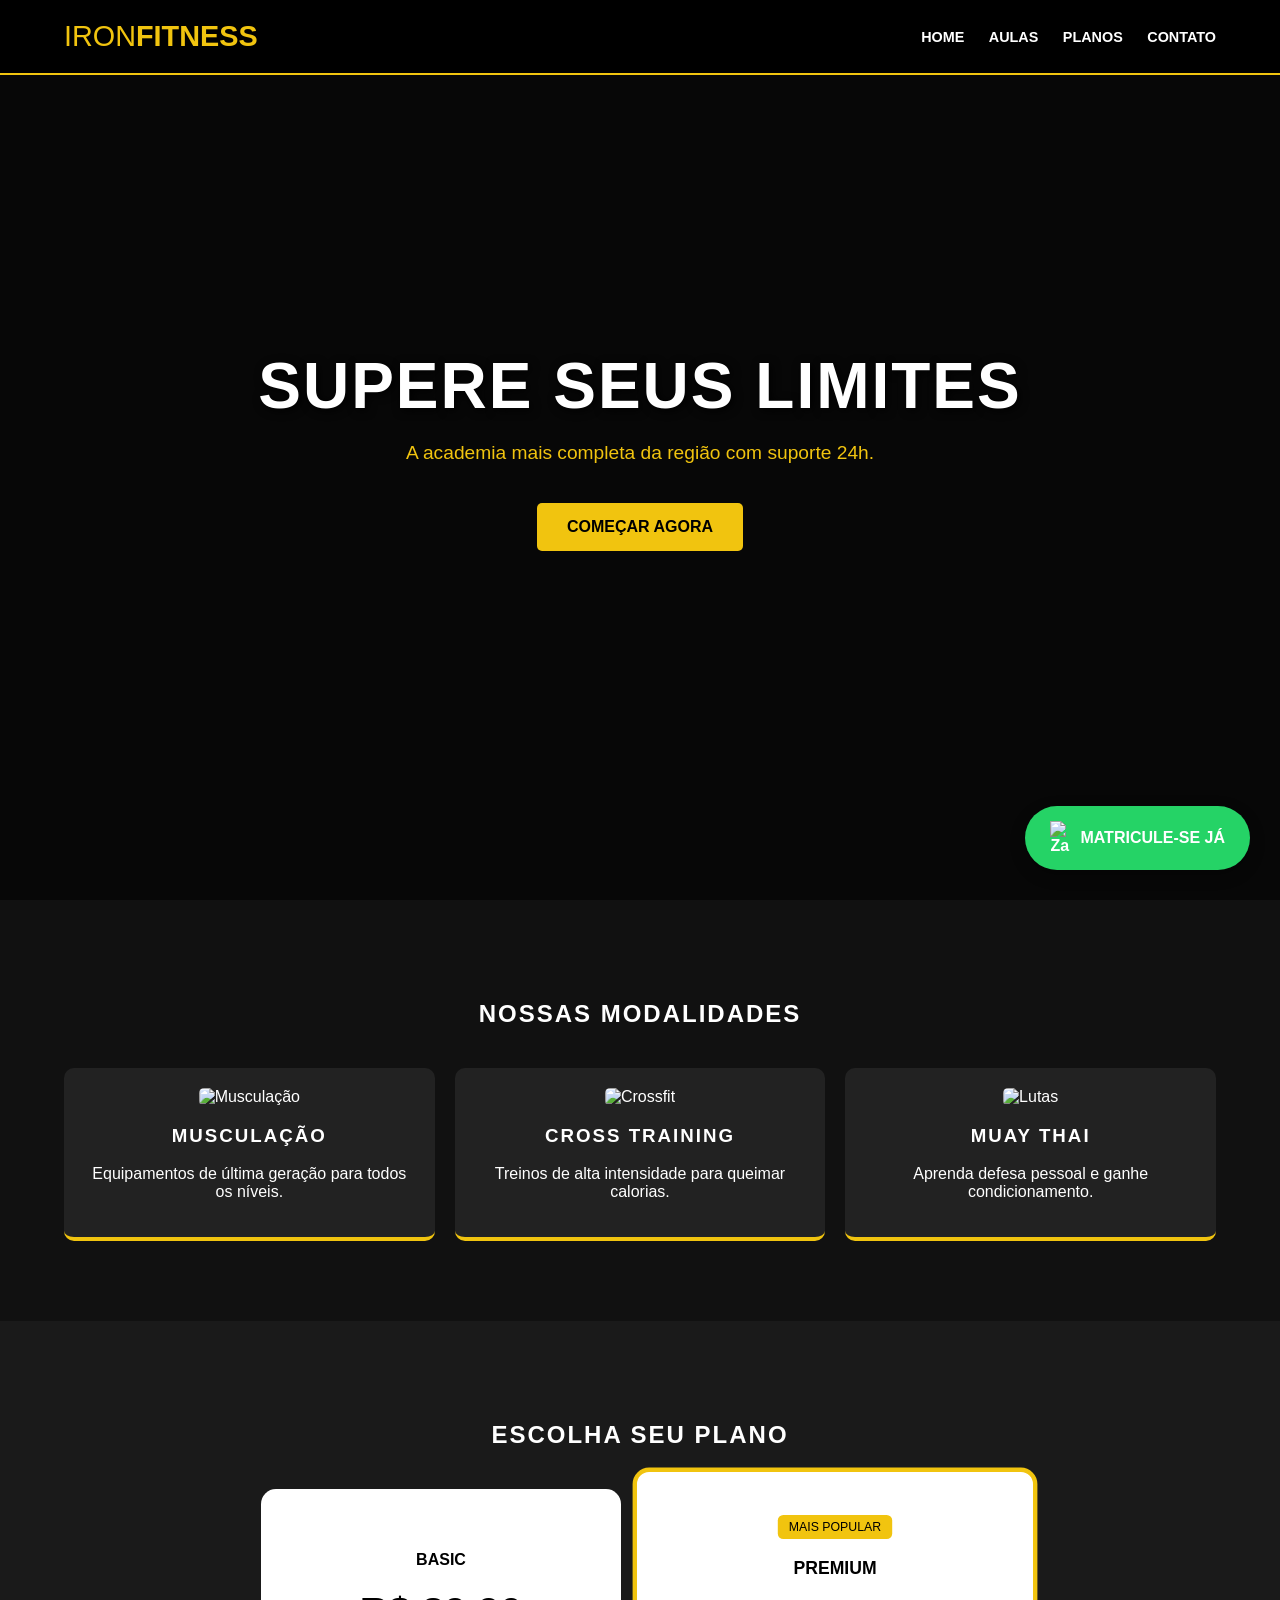
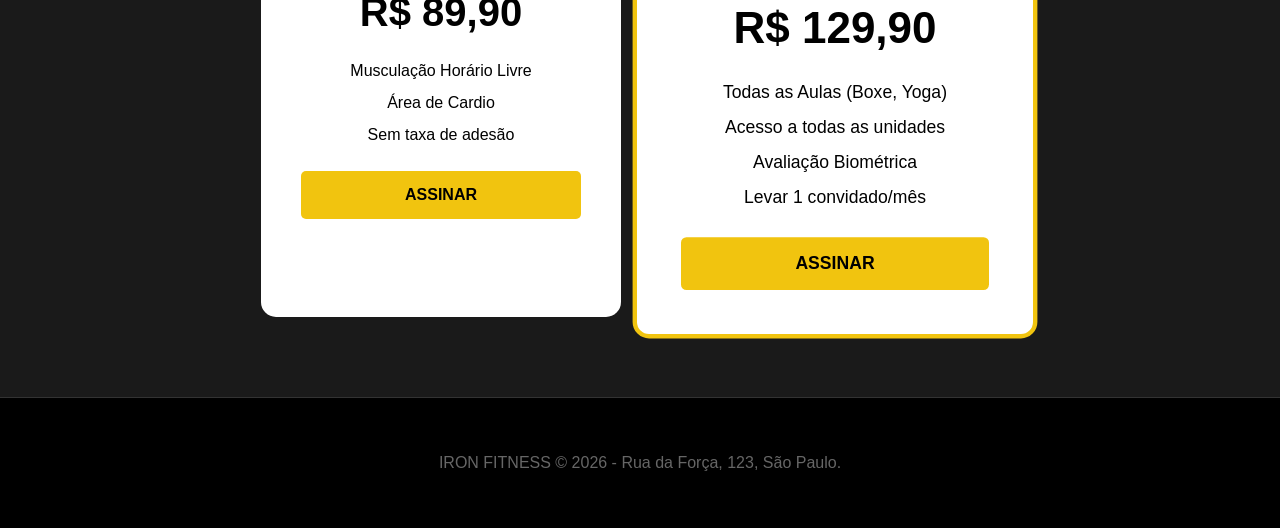
==== commit ebeac832: "Update index.html mudei o codigo por completo" ====
--- a/index.html
+++ b/index.html
@@ -1,141 +1,129 @@
 <!DOCTYPE html>
 <html lang="pt-br">
 <head>
-<meta charset="UTF-8">
-<meta name="viewport" content="width=device-width, initial-scale=1.0">
-<title>Projeto Iron Fitness</title>
+    <meta charset="UTF-8">
+    <meta name="viewport" content="width=device-width, initial-scale=1.0">
+    <title>Iron Fitness - Sua Melhor Versão</title>
+    <style>
+        /* CONFIGURAÇÕES GERAIS */
+        body { font-family: 'Arial Black', sans-serif; margin: 0; padding: 0; background-color: #111; color: #fff; scroll-behavior: smooth; }
+        h1, h2, h3 { text-transform: uppercase; letter-spacing: 2px; }
+        
+        /* CABEÇALHO */
+        header { background: rgba(0,0,0,0.9); padding: 20px 5%; display: flex; justify-content: space-between; align-items: center; position: fixed; width: 90%; top: 0; z-index: 1000; border-bottom: 2px solid #f1c40f; }
+        .logo { color: #f1c40f; font-size: 1.8rem; }
+        nav a { color: white; text-decoration: none; margin-left: 20px; font-weight: bold; font-size: 0.9rem; }
+        nav a:hover { color: #f1c40f; }
 
-<style>
-body { font-family: 'Arial Black', sans-serif; margin: 0; padding: 0; background-color: #111; color: #fff; scroll-behavior: smooth; }
-h1, h2, h3 { text-transform: uppercase; letter-spacing: 2px; }
+        /* BANNER PRINCIPAL */
+        .hero { height: 100vh; background: linear-gradient(rgba(0,0,0,0.6), rgba(0,0,0,0.6)), url('https://images.unsplash.com/photo-1534438327276-14e5300c3a48?auto=format&fit=crop&w=1350&q=80'); background-size: cover; background-position: center; display: flex; flex-direction: column; justify-content: center; align-items: center; text-align: center; }
+        .hero h1 { font-size: 4rem; margin: 0; text-shadow: 2px 2px 10px #000; }
+        .hero p { font-size: 1.2rem; color: #f1c40f; }
+        .btn-cta { background: #f1c40f; color: #000; padding: 15px 30px; border-radius: 5px; text-decoration: none; font-weight: bold; margin-top: 20px; transition: 0.3s; }
+        .btn-cta:hover { background: #fff; transform: scale(1.05); }
 
-header { background: rgba(0,0,0,0.9); padding: 20px 5%; display: flex; justify-content: space-between; align-items: center; position: fixed; width: 100%; top: 0; z-index: 1000; border-bottom: 2px solid #f1c40f; }
-.logo { color: #f1c40f; font-size: 1.8rem; }
-nav a { color: white; text-decoration: none; margin-left: 20px; font-weight: bold; }
-nav a:hover { color: #f1c40f; }
+        /* SEÇÃO MODALIDADES */
+        .section { padding: 80px 5%; text-align: center; }
+        .grid { display: grid; grid-template-columns: repeat(auto-fit, minmax(250px, 1fr)); gap: 20px; margin-top: 40px; }
+        .card { background: #222; padding: 20px; border-radius: 10px; border-bottom: 4px solid #f1c40f; transition: 0.3s; }
+        .card:hover { background: #333; }
+        .card img { width: 100%; border-radius: 5px; height: 150px; object-fit: cover; }
 
-.hero { height: 100vh; background: linear-gradient(rgba(0,0,0,0.7), rgba(0,0,0,0.7)), url('https://images.unsplash.com/photo-1534438327276-14e5300c3a48'); background-size: cover; display: flex; flex-direction: column; justify-content: center; align-items: center; text-align: center; }
-.hero h1 { font-size: 3.5rem; }
-.hero p { color: #f1c40f; }
+        /* TABELA DE PLANOS */
+        .plans-container { display: flex; justify-content: center; gap: 30px; flex-wrap: wrap; margin-top: 40px; }
+        .plan-box { background: #fff; color: #000; padding: 40px; border-radius: 15px; width: 280px; position: relative; }
+        .plan-box.featured { border: 4px solid #f1c40f; transform: scale(1.1); }
+        .plan-box h3 { color: #f1c40f; font-size: 2rem; margin: 10px 0; }
+        .plan-price { font-size: 2.5rem; font-weight: bold; }
+        .plan-box ul { list-style: none; padding: 0; margin: 20px 0; line-height: 2; }
 
-.section { padding: 100px 5%; text-align: center; }
+        /* BOTÃO WHATSAPP */
+        .whatsapp { position: fixed; bottom: 30px; right: 30px; background: #25d366; color: white; padding: 15px 25px; border-radius: 50px; text-decoration: none; font-weight: bold; box-shadow: 0 5px 15px rgba(0,0,0,0.3); z-index: 9999; display: flex; align-items: center; gap: 10px; }
 
-.grid { display: grid; grid-template-columns: repeat(auto-fit, minmax(250px, 1fr)); gap: 20px; }
+        footer { background: #000; padding: 40px; text-align: center; border-top: 1px solid #333; color: #666; }
 
-.card { background: #222; padding: 20px; border-radius: 10px; border-bottom: 4px solid #f1c40f; }
-
-.card:hover { background: #333; }
-
-.btn { background: #f1c40f; color: #000; padding: 10px 20px; text-decoration: none; font-weight: bold; border-radius: 5px; }
-
-footer { background: #000; padding: 30px; text-align: center; color: #666; }
-
-@media(max-width:768px){
-    nav { display:none; }
-}
-</style>
+        @media (max-width: 768px) {
+            .hero h1 { font-size: 2.5rem; }
+            nav { display: none; }
+        }
+    </style>
 </head>
-
 <body>
 
 <header>
-<div class="logo">IRON<strong>FITNESS</strong></div>
-<nav>
-<a href="#home">HOME</a>
-<a href="#projeto">PROJETO</a>
-<a href="#problema">PROBLEMA</a>
-<a href="#solucao">SOLUÇÃO</a>
-<a href="#tecnologias">TECNOLOGIAS</a>
-</nav>
+    <div class="logo">IRON<strong>FITNESS</strong></div>
+    <nav>
+        <a href="#home">HOME</a>
+        <a href="#aulas">AULAS</a>
+        <a href="#planos">PLANOS</a>
+        <a href="#contato">CONTATO</a>
+    </nav>
 </header>
 
 <section id="home" class="hero">
-<h1>PROJETO IRON FITNESS</h1>
-<p>Website moderno para academias com integração ao WhatsApp</p>
-<a href="#projeto" class="btn">VER PROJETO</a>
+    <h1>SUPERE SEUS LIMITES</h1>
+    <p>A academia mais completa da região com suporte 24h.</p>
+    <a href="#planos" class="btn-cta">COMEÇAR AGORA</a>
 </section>
 
-<section id="projeto" class="section">
-<h2>OBJETIVO DO PROJETO</h2>
-<p>Criar um site moderno e responsivo para academias, facilitando a divulgação de serviços e o contato com clientes através do WhatsApp.</p>
+<section id="aulas" class="section">
+    <h2>Nossas Modalidades</h2>
+    <div class="grid">
+        <div class="card">
+            <img src="https://images.unsplash.com/photo-1534438327276-14e5300c3a48?w=300" alt="Musculação">
+            <h3>Musculação</h3>
+            <p>Equipamentos de última geração para todos os níveis.</p>
+        </div>
+        <div class="card">
+            <img src="https://images.unsplash.com/photo-1518611012118-696072aa579a?w=300" alt="Crossfit">
+            <h3>Cross Training</h3>
+            <p>Treinos de alta intensidade para queimar calorias.</p>
+        </div>
+        <div class="card">
+            <img src="https://images.unsplash.com/photo-1510894347713-fc3ed6fdf539?w=300" alt="Lutas">
+            <h3>Muay Thai</h3>
+            <p>Aprenda defesa pessoal e ganhe condicionamento.</p>
+        </div>
+    </div>
 </section>
 
-<section id="problema" class="section" style="background:#1a1a1a;">
-<h2>PROBLEMA IDENTIFICADO</h2>
-<div class="grid">
-<div class="card">
-<h3>Falta de Site</h3>
-<p>Muitas academias não possuem presença digital profissional.</p>
-</div>
-
-<div class="card">
-<h3>Atendimento Lento</h3>
-<p>Demora na resposta aos clientes via redes sociais.</p>
-</div>
-
-<div class="card">
-<h3>Baixa Conversão</h3>
-<p>Dificuldade em transformar visitantes em alunos.</p>
-</div>
-</div>
+<section id="planos" class="section" style="background-color: #1a1a1a;">
+    <h2>Escolha seu Plano</h2>
+    <div class="plans-container">
+        <div class="plan-box">
+            <h4>BASIC</h4>
+            <div class="plan-price">R$ 89,90</div>
+            <ul>
+                <li>Musculação Horário Livre</li>
+                <li>Área de Cardio</li>
+                <li>Sem taxa de adesão</li>
+            </ul>
+            <a href="#" class="btn-cta" style="display:block">ASSINAR</a>
+        </div>
+        <div class="plan-box featured">
+            <span style="background:#f1c40f; padding:5px 10px; border-radius:5px; font-size:0.7rem">MAIS POPULAR</span>
+            <h4>PREMIUM</h4>
+            <div class="plan-price">R$ 129,90</div>
+            <ul>
+                <li>Todas as Aulas (Boxe, Yoga)</li>
+                <li>Acesso a todas as unidades</li>
+                <li>Avaliação Biométrica</li>
+                <li>Levar 1 convidado/mês</li>
+            </ul>
+            <a href="#" class="btn-cta" style="display:block">ASSINAR</a>
+        </div>
+    </div>
 </section>
 
-<section id="solucao" class="section">
-<h2>SOLUÇÃO PROPOSTA</h2>
-<div class="grid">
-
-<div class="card">
-<h3>Site Moderno</h3>
-<p>Design profissional e atrativo.</p>
-</div>
-
-<div class="card">
-<h3>Planos Organizados</h3>
-<p>Apresentação clara dos serviços.</p>
-</div>
-
-<div class="card">
-<h3>WhatsApp Integrado</h3>
-<p>Contato rápido com um clique.</p>
-</div>
-
-</div>
-</section>
-
-<section id="tecnologias" class="section" style="background:#1a1a1a;">
-<h2>TECNOLOGIAS UTILIZADAS</h2>
-
-<div class="grid">
-<div class="card">
-<h3>HTML</h3>
-<p>Estrutura do site</p>
-</div>
-
-<div class="card">
-<h3>CSS</h3>
-<p>Estilização e layout</p>
-</div>
-
-<div class="card">
-<h3>JavaScript</h3>
-<p>Interatividade</p>
-</div>
-</div>
-</section>
-
-<section class="section">
-<h2>RESULTADOS ESPERADOS</h2>
-<p>Mais visibilidade, aumento de alunos e profissionalização da academia.</p>
-</section>
-
-<a href="https://wa.me/5500000000000?text=Quero%20saber%20mais%20sobre%20o%20projeto" 
-style="position:fixed;bottom:20px;right:20px;background:#25d366;color:#fff;padding:15px;border-radius:50px;text-decoration:none;">
-WhatsApp
+<a href="https://wa.me/5500000000000" class="whatsapp" target="_blank">
+    <img src="https://upload.wikimedia.org/wikipedia/commons/6/6b/WhatsApp.svg" width="20" alt="Zap">
+    MATRICULE-SE JÁ
 </a>
 
 <footer>
-<p>Projeto Iron Fitness © 2026</p>
+    <p>IRON FITNESS © 2026 - Rua da Força, 123, São Paulo.</p>
 </footer>
 
 </body>
 </html>
+
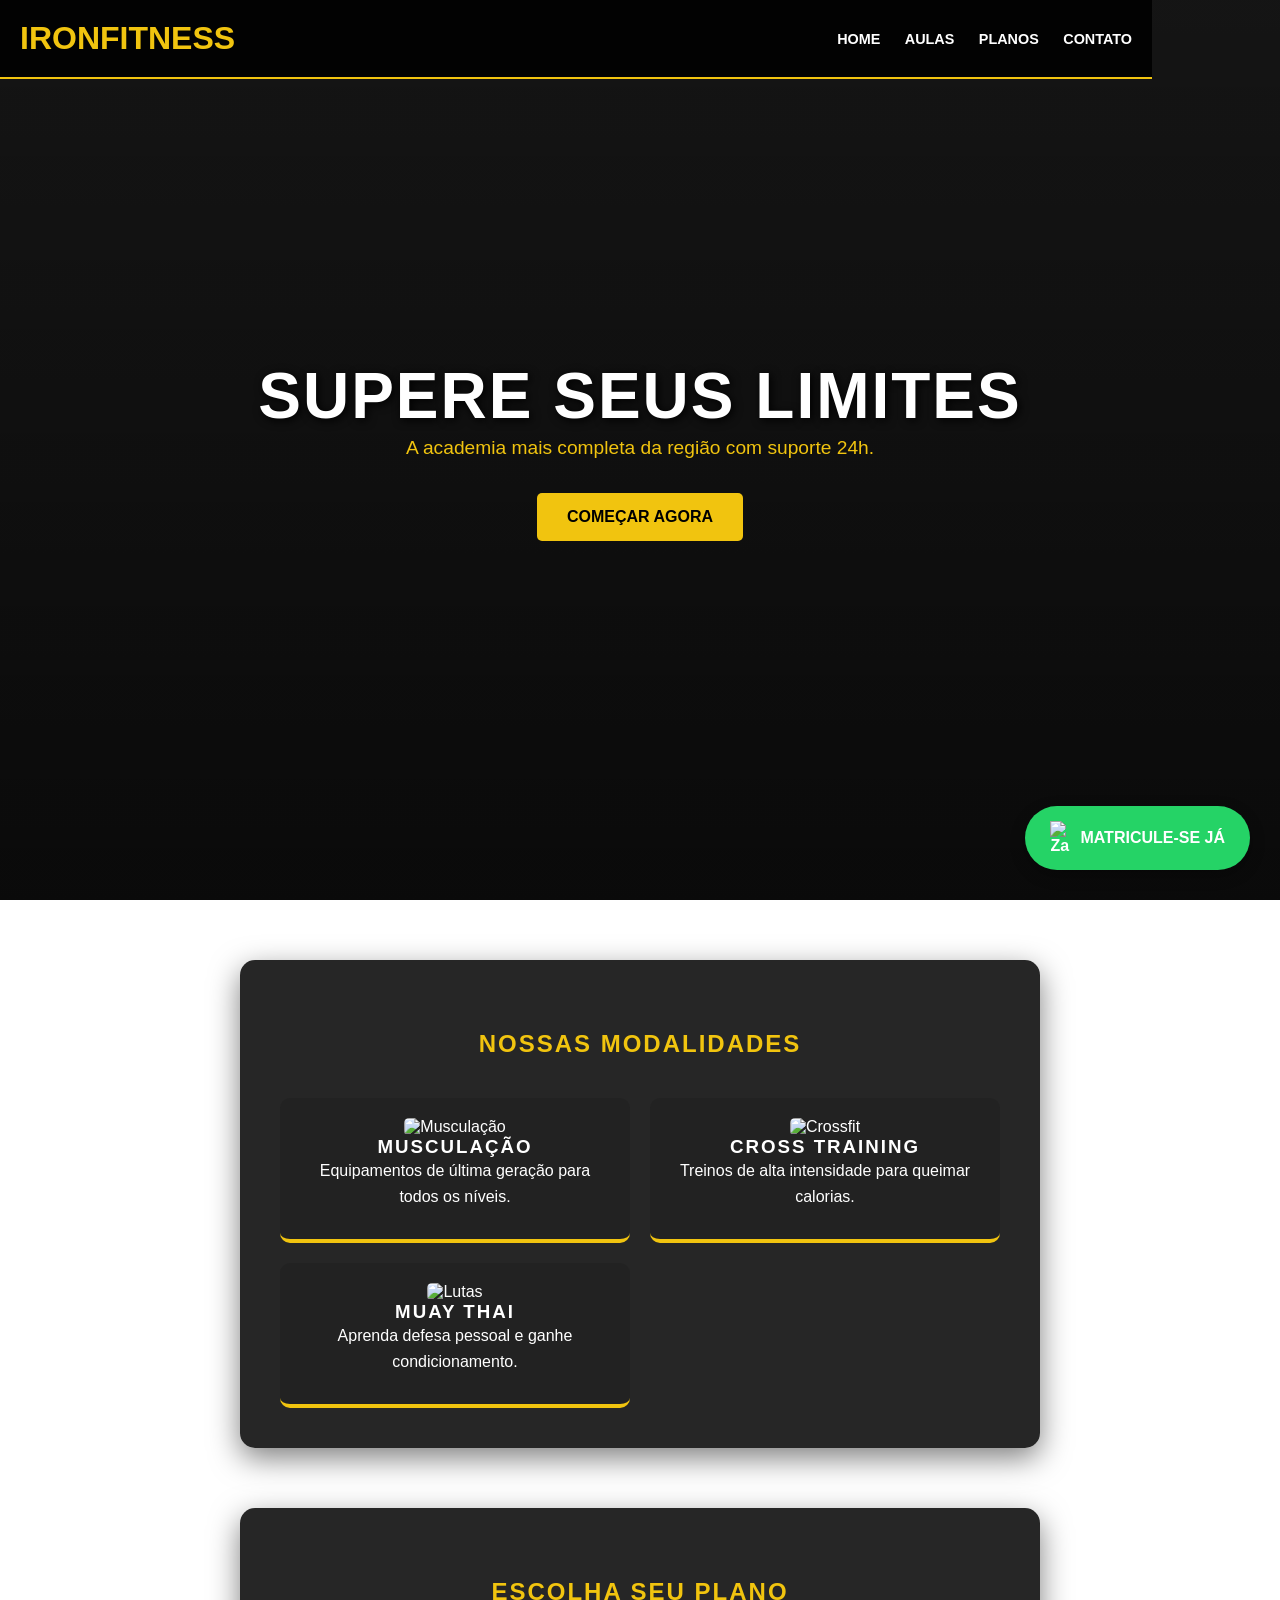
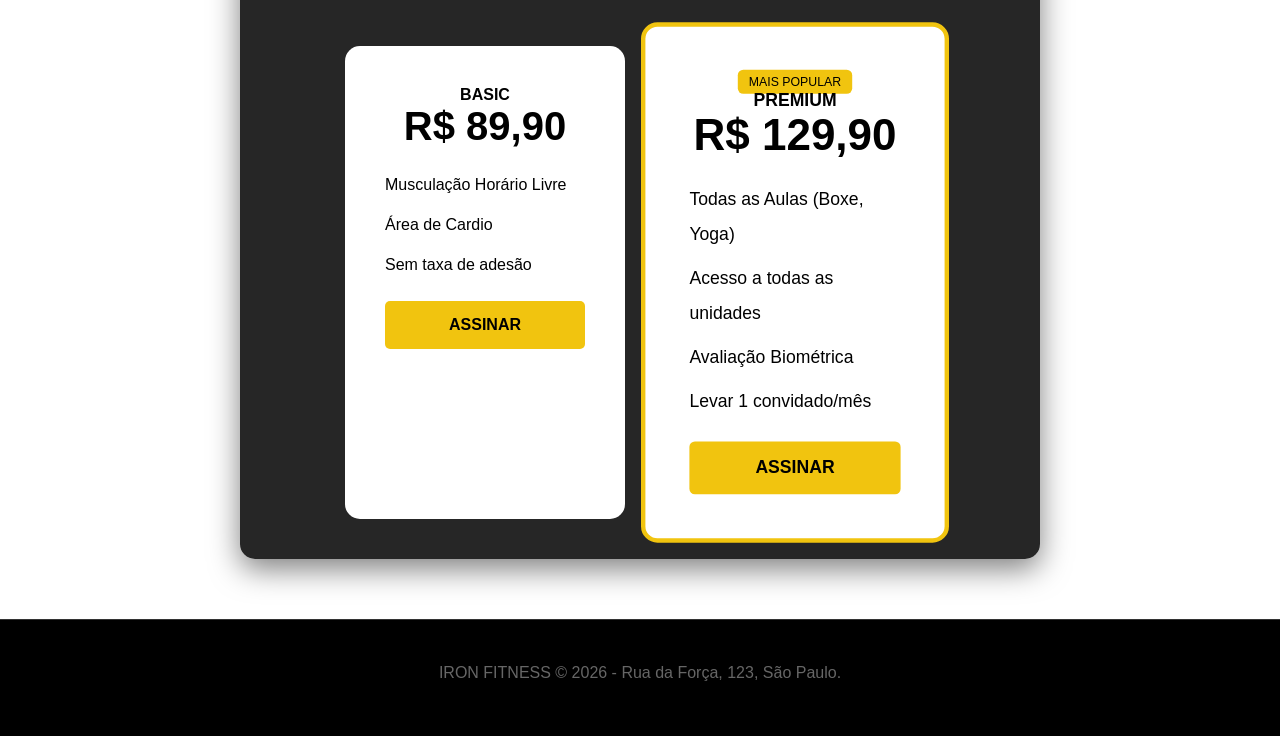
==== commit d244bbdf: "recoloquei tudo" ====
--- a/index.html
+++ b/index.html
@@ -4,49 +4,9 @@
     <meta charset="UTF-8">
     <meta name="viewport" content="width=device-width, initial-scale=1.0">
     <title>Iron Fitness - Sua Melhor Versão</title>
-    <style>
-        /* CONFIGURAÇÕES GERAIS */
-        body { font-family: 'Arial Black', sans-serif; margin: 0; padding: 0; background-color: #111; color: #fff; scroll-behavior: smooth; }
-        h1, h2, h3 { text-transform: uppercase; letter-spacing: 2px; }
-        
-        /* CABEÇALHO */
-        header { background: rgba(0,0,0,0.9); padding: 20px 5%; display: flex; justify-content: space-between; align-items: center; position: fixed; width: 90%; top: 0; z-index: 1000; border-bottom: 2px solid #f1c40f; }
-        .logo { color: #f1c40f; font-size: 1.8rem; }
-        nav a { color: white; text-decoration: none; margin-left: 20px; font-weight: bold; font-size: 0.9rem; }
-        nav a:hover { color: #f1c40f; }
 
-        /* BANNER PRINCIPAL */
-        .hero { height: 100vh; background: linear-gradient(rgba(0,0,0,0.6), rgba(0,0,0,0.6)), url('https://images.unsplash.com/photo-1534438327276-14e5300c3a48?auto=format&fit=crop&w=1350&q=80'); background-size: cover; background-position: center; display: flex; flex-direction: column; justify-content: center; align-items: center; text-align: center; }
-        .hero h1 { font-size: 4rem; margin: 0; text-shadow: 2px 2px 10px #000; }
-        .hero p { font-size: 1.2rem; color: #f1c40f; }
-        .btn-cta { background: #f1c40f; color: #000; padding: 15px 30px; border-radius: 5px; text-decoration: none; font-weight: bold; margin-top: 20px; transition: 0.3s; }
-        .btn-cta:hover { background: #fff; transform: scale(1.05); }
-
-        /* SEÇÃO MODALIDADES */
-        .section { padding: 80px 5%; text-align: center; }
-        .grid { display: grid; grid-template-columns: repeat(auto-fit, minmax(250px, 1fr)); gap: 20px; margin-top: 40px; }
-        .card { background: #222; padding: 20px; border-radius: 10px; border-bottom: 4px solid #f1c40f; transition: 0.3s; }
-        .card:hover { background: #333; }
-        .card img { width: 100%; border-radius: 5px; height: 150px; object-fit: cover; }
-
-        /* TABELA DE PLANOS */
-        .plans-container { display: flex; justify-content: center; gap: 30px; flex-wrap: wrap; margin-top: 40px; }
-        .plan-box { background: #fff; color: #000; padding: 40px; border-radius: 15px; width: 280px; position: relative; }
-        .plan-box.featured { border: 4px solid #f1c40f; transform: scale(1.1); }
-        .plan-box h3 { color: #f1c40f; font-size: 2rem; margin: 10px 0; }
-        .plan-price { font-size: 2.5rem; font-weight: bold; }
-        .plan-box ul { list-style: none; padding: 0; margin: 20px 0; line-height: 2; }
-
-        /* BOTÃO WHATSAPP */
-        .whatsapp { position: fixed; bottom: 30px; right: 30px; background: #25d366; color: white; padding: 15px 25px; border-radius: 50px; text-decoration: none; font-weight: bold; box-shadow: 0 5px 15px rgba(0,0,0,0.3); z-index: 9999; display: flex; align-items: center; gap: 10px; }
-
-        footer { background: #000; padding: 40px; text-align: center; border-top: 1px solid #333; color: #666; }
-
-        @media (max-width: 768px) {
-            .hero h1 { font-size: 2.5rem; }
-            nav { display: none; }
-        }
-    </style>
+    <!-- LINK DO CSS -->
+    <link rel="stylesheet" href="style.css">
 </head>
 <body>
 
@@ -69,7 +29,7 @@
 <section id="aulas" class="section">
     <h2>Nossas Modalidades</h2>
     <div class="grid">
-        <div class="card">
+        <div class="card" id="msc-card" onclick="window.location.href='musculacao.html'">
             <img src="https://images.unsplash.com/photo-1534438327276-14e5300c3a48?w=300" alt="Musculação">
             <h3>Musculação</h3>
             <p>Equipamentos de última geração para todos os níveis.</p>
@@ -87,7 +47,7 @@
     </div>
 </section>
 
-<section id="planos" class="section" style="background-color: #1a1a1a;">
+<section id="planos" class="section planos-bg">
     <h2>Escolha seu Plano</h2>
     <div class="plans-container">
         <div class="plan-box">
@@ -98,10 +58,11 @@
                 <li>Área de Cardio</li>
                 <li>Sem taxa de adesão</li>
             </ul>
-            <a href="#" class="btn-cta" style="display:block">ASSINAR</a>
+            <a href="#" class="btn-cta block">ASSINAR</a>
         </div>
+
         <div class="plan-box featured">
-            <span style="background:#f1c40f; padding:5px 10px; border-radius:5px; font-size:0.7rem">MAIS POPULAR</span>
+            <span class="tag">MAIS POPULAR</span>
             <h4>PREMIUM</h4>
             <div class="plan-price">R$ 129,90</div>
             <ul>
@@ -110,7 +71,7 @@
                 <li>Avaliação Biométrica</li>
                 <li>Levar 1 convidado/mês</li>
             </ul>
-            <a href="#" class="btn-cta" style="display:block">ASSINAR</a>
+            <a href="#" class="btn-cta block">ASSINAR</a>
         </div>
     </div>
 </section>
@@ -125,5 +86,4 @@
 </footer>
 
 </body>
-</html>
-
+</html>
--- a/style.css
+++ b/style.css
@@ -0,0 +1,345 @@
+/* CONFIGURAÇÕES GERAIS */
+body {
+    font-family: 'Arial Black', sans-serif;
+    margin: 0;
+    padding: 0;
+    background-color: #111;
+    color: #fff;
+    scroll-behavior: smooth;
+}
+
+h1, h2, h3 {
+    text-transform: uppercase;
+    letter-spacing: 2px;
+}
+
+/* CABEÇALHO */
+header {
+    background: rgba(0,0,0,0.9);
+    padding: 20px 5%;
+    display: flex;
+    justify-content: space-between;
+    align-items: center;
+    position: fixed;
+    width: 90%;
+    top: 0;
+    z-index: 1000;
+    border-bottom: 2px solid #f1c40f;
+}
+
+.logo {
+    color: #f1c40f;
+    font-size: 1.8rem;
+}
+
+nav a {
+    color: white;
+    text-decoration: none;
+    margin-left: 20px;
+    font-weight: bold;
+    font-size: 0.9rem;
+}
+
+nav a:hover {
+    color: #f1c40f;
+}
+
+/* BANNER */
+.hero {
+    height: 100vh;
+    background: linear-gradient(rgba(0,0,0,0.6), rgba(0,0,0,0.6)),
+    url('https://images.unsplash.com/photo-1534438327276-14e5300c3a48?auto=format&fit=crop&w=1350&q=80');
+    background-size: cover;
+    background-position: center;
+    display: flex;
+    flex-direction: column;
+    justify-content: center;
+    align-items: center;
+    text-align: center;
+}
+
+.hero h1 {
+    font-size: 4rem;
+    margin: 0;
+    text-shadow: 2px 2px 10px #000;
+}
+
+.hero p {
+    font-size: 1.2rem;
+    color: #f1c40f;
+}
+
+/* BOTÃO */
+.btn-cta {
+    background: #f1c40f;
+    color: #000;
+    padding: 15px 30px;
+    border-radius: 5px;
+    text-decoration: none;
+    font-weight: bold;
+    margin-top: 20px;
+    transition: 0.3s;
+}
+
+.btn-cta:hover {
+    background: #fff;
+    transform: scale(1.05);
+}
+
+.block {
+    display: block;
+}
+
+/* SEÇÕES */
+.section {
+    padding: 80px 5%;
+    text-align: center;
+}
+
+.planos-bg {
+    background-color: #1a1a1a;
+}
+
+/* GRID */
+.grid {
+    display: grid;
+    grid-template-columns: repeat(auto-fit, minmax(250px, 1fr));
+    gap: 20px;
+    margin-top: 40px;
+}
+
+.card {
+    background: #222;
+    padding: 20px;
+    border-radius: 10px;
+    border-bottom: 4px solid #f1c40f;
+    transition: 0.3s;
+}
+
+.card:hover {
+    background: #333;
+}
+
+.card img {
+    width: 100%;
+    border-radius: 5px;
+    height: 150px;
+    object-fit: cover;
+}
+
+/* PLANOS */
+.plans-container {
+    display: flex;
+    justify-content: center;
+    gap: 30px;
+    flex-wrap: wrap;
+    margin-top: 40px;
+}
+
+.plan-box {
+    background: #fff;
+    color: #000;
+    padding: 40px;
+    border-radius: 15px;
+    width: 280px;
+    position: relative;
+}
+
+.plan-box.featured {
+    border: 4px solid #f1c40f;
+    transform: scale(1.1);
+}
+
+.plan-box h3 {
+    color: #f1c40f;
+    font-size: 2rem;
+    margin: 10px 0;
+}
+
+.plan-price {
+    font-size: 2.5rem;
+    font-weight: bold;
+}
+
+.plan-box ul {
+    list-style: none;
+    padding: 0;
+    margin: 20px 0;
+    line-height: 2;
+}
+
+.tag {
+    background:#f1c40f;
+    padding:5px 10px;
+    border-radius:5px;
+    font-size:0.7rem;
+}
+
+/* WHATSAPP */
+.whatsapp {
+    position: fixed;
+    bottom: 30px;
+    right: 30px;
+    background: #25d366;
+    color: white;
+    padding: 15px 25px;
+    border-radius: 50px;
+    text-decoration: none;
+    font-weight: bold;
+    box-shadow: 0 5px 15px rgba(0,0,0,0.3);
+    z-index: 9999;
+    display: flex;
+    align-items: center;
+    gap: 10px;
+}
+
+/* FOOTER */
+footer {
+    background: #000;
+    padding: 40px;
+    text-align: center;
+    border-top: 1px solid #333;
+    color: #666;
+}
+
+/* RESPONSIVO */
+@media (max-width: 768px) {
+    .hero h1 {
+        font-size: 2.5rem;
+    }
+
+    nav {
+        display: none;
+    }
+}
+
+                          /*Musculação*/
+/* RESET */
+* {
+    margin: 0;
+    padding: 0;
+    box-sizing: border-box;
+}
+
+/* FUNDO GERAL */
+body {
+    font-family: Arial, sans-serif;
+    background: linear-gradient(rgba(0,0,0,0.8), rgba(0,0,0,0.9)),
+    url('https://images.unsplash.com/photo-1583454110551-21f2fa2afe61?auto=format&fit=crop&w=1350&q=80');
+    background-size: cover;
+    background-attachment: fixed;
+    color: #fff;
+}
+
+/* HEADER */
+header {
+    background: rgba(0,0,0,0.9);
+    padding: 20px;
+    text-align: center;
+    border-bottom: 2px solid #f1c40f;
+}
+
+.logo {
+    font-size: 2rem;
+    font-weight: bold;
+}
+
+.logo span {
+    color: #f1c40f;
+}
+
+/* SEÇÃO PRINCIPAL */
+.section {
+    max-width: 800px;
+    margin: 60px auto;
+    background: rgba(0,0,0,0.85);
+    padding: 40px;
+    border-radius: 15px;
+    text-align: center;
+    box-shadow: 0 10px 30px rgba(0,0,0,0.5);
+}
+
+/* TÍTULOS */
+h1 {
+    font-size: 2.5rem;
+    margin-bottom: 15px;
+}
+
+h2 {
+    margin-top: 30px;
+    margin-bottom: 15px;
+    color: #f1c40f;
+}
+
+/* TEXTO */
+p {
+    margin-bottom: 10px;
+    line-height: 1.6;
+}
+
+/* LISTA */
+ul {
+    text-align: left;
+    margin: 20px auto;
+    max-width: 400px;
+    line-height: 1.8;
+}
+
+ul li {
+    margin-bottom: 8px;
+}
+
+/* MARCADOR PERSONALIZADO */
+ul li::marker {
+    color: #f1c40f;
+}
+
+/* BOTÃO */
+.btn {
+    display: inline-block;
+    margin-top: 30px;
+    padding: 12px 30px;
+    background: #f1c40f;
+    color: #000;
+    text-decoration: none;
+    font-weight: bold;
+    border-radius: 5px;
+    transition: 0.3s;
+}
+
+.btn:hover {
+    background: #fff;
+    transform: scale(1.05);
+}
+
+/* RESPONSIVO */
+@media (max-width: 768px) {
+
+    .section {
+        margin: 20px;
+        padding: 25px;
+    }
+
+    h1 {
+        font-size: 2rem;
+    }
+}
+/* GALERIA */
+.gallery {
+    display: flex;
+    gap: 15px;
+    margin: 25px 0;
+    justify-content: center;
+    flex-wrap: wrap;
+}
+
+.gallery img {
+    width: 220px;
+    border-radius: 10px;
+    transition: 0.3s;
+    box-shadow: 0 5px 15px rgba(0,0,0,0.5);
+}
+
+.gallery img:hover {
+    transform: scale(1.05);
+}
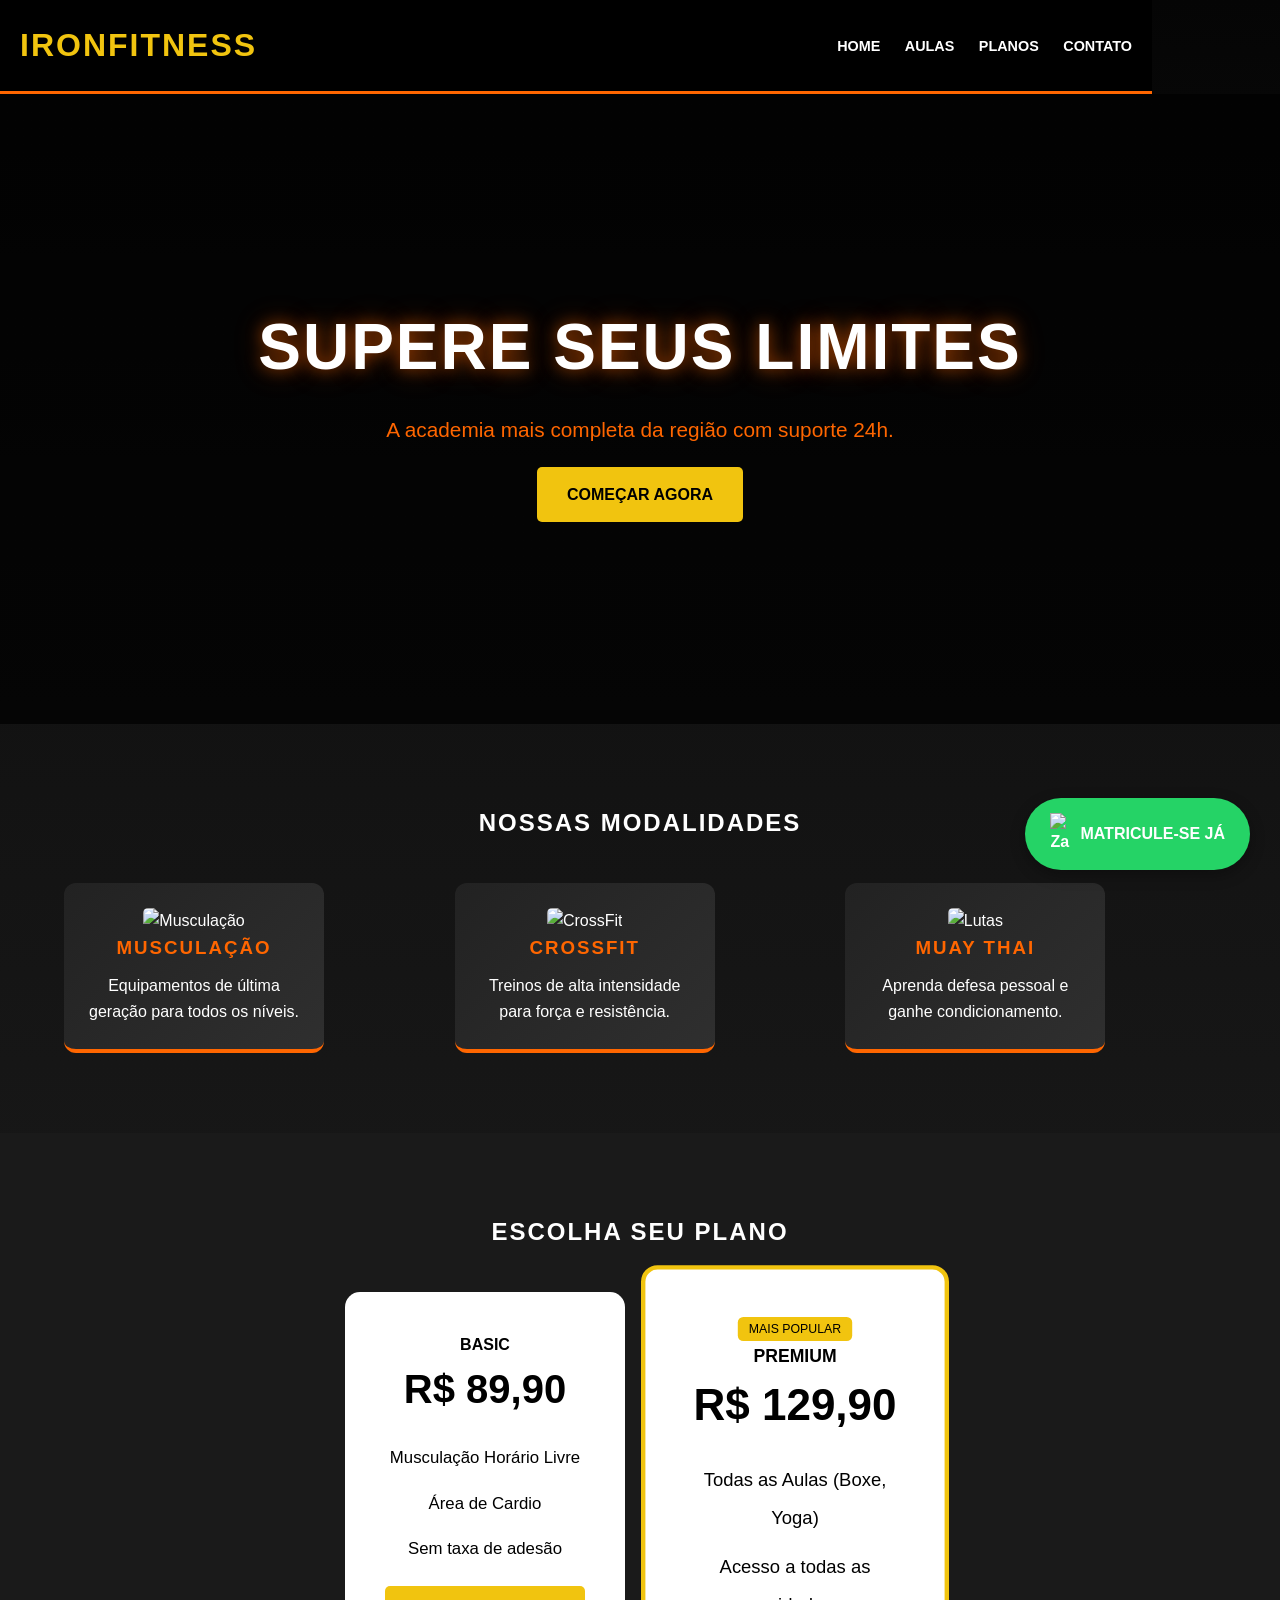
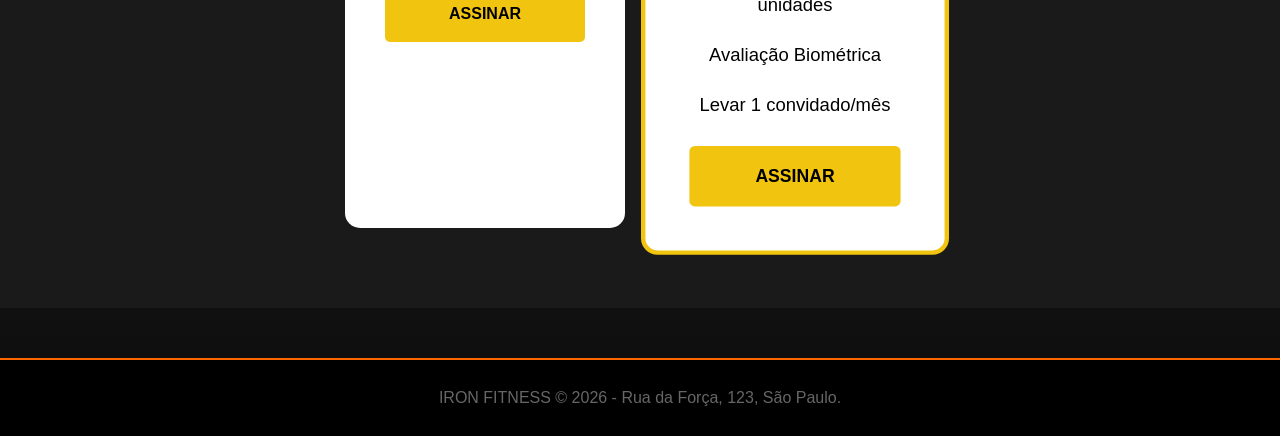
==== commit 64033bd6: "adicionei o arquivo crossfit.html, adicionei o link do style.css no crossfit.html, adicionei o link " ====
--- a/index.html
+++ b/index.html
@@ -34,10 +34,10 @@
             <h3>Musculação</h3>
             <p>Equipamentos de última geração para todos os níveis.</p>
         </div>
-        <div class="card">
-            <img src="https://images.unsplash.com/photo-1518611012118-696072aa579a?w=300" alt="Crossfit">
-            <h3>Cross Training</h3>
-            <p>Treinos de alta intensidade para queimar calorias.</p>
+        <div class="card" onclick="window.location.href='crossfit.html'">
+            <img src="https://images.unsplash.com/photo-1518611012118-696072aa579a?w=300" alt="CrossFit">
+            <h3>CrossFit</h3>
+            <p>Treinos de alta intensidade para força e resistência.</p>
         </div>
         <div class="card">
             <img src="https://images.unsplash.com/photo-1510894347713-fc3ed6fdf539?w=300" alt="Lutas">
--- a/style.css
+++ b/style.css
@@ -213,133 +213,305 @@
     }
 }
 
-                          /*Musculação*/
-/* RESET */
-* {
-    margin: 0;
-    padding: 0;
-    box-sizing: border-box;
-}
-
-/* FUNDO GERAL */
-body {
+                        
+
+             /* CrossFit */
+    /* ================= RESET ================= */
+
+*{
+    margin:0;
+    padding:0;
+    box-sizing:border-box;
+}
+
+/* ================= BODY ================= */
+
+body{
     font-family: Arial, sans-serif;
-    background: linear-gradient(rgba(0,0,0,0.8), rgba(0,0,0,0.9)),
-    url('https://images.unsplash.com/photo-1583454110551-21f2fa2afe61?auto=format&fit=crop&w=1350&q=80');
-    background-size: cover;
-    background-attachment: fixed;
-    color: #fff;
-}
-
-/* HEADER */
-header {
-    background: rgba(0,0,0,0.9);
-    padding: 20px;
-    text-align: center;
-    border-bottom: 2px solid #f1c40f;
-}
-
-.logo {
-    font-size: 2rem;
-    font-weight: bold;
-}
-
-.logo span {
-    color: #f1c40f;
-}
-
-/* SEÇÃO PRINCIPAL */
-.section {
-    max-width: 800px;
-    margin: 60px auto;
-    background: rgba(0,0,0,0.85);
-    padding: 40px;
-    border-radius: 15px;
-    text-align: center;
-    box-shadow: 0 10px 30px rgba(0,0,0,0.5);
-}
-
-/* TÍTULOS */
-h1 {
-    font-size: 2.5rem;
-    margin-bottom: 15px;
-}
-
-h2 {
-    margin-top: 30px;
-    margin-bottom: 15px;
-    color: #f1c40f;
-}
-
-/* TEXTO */
-p {
-    margin-bottom: 10px;
-    line-height: 1.6;
-}
-
-/* LISTA */
-ul {
-    text-align: left;
-    margin: 20px auto;
-    max-width: 400px;
-    line-height: 1.8;
-}
-
-ul li {
-    margin-bottom: 8px;
-}
-
-/* MARCADOR PERSONALIZADO */
-ul li::marker {
-    color: #f1c40f;
-}
-
-/* BOTÃO */
-.btn {
-    display: inline-block;
-    margin-top: 30px;
-    padding: 12px 30px;
-    background: #f1c40f;
-    color: #000;
-    text-decoration: none;
-    font-weight: bold;
-    border-radius: 5px;
-    transition: 0.3s;
-}
-
-.btn:hover {
-    background: #fff;
-    transform: scale(1.05);
-}
-
-/* RESPONSIVO */
-@media (max-width: 768px) {
-
-    .section {
-        margin: 20px;
-        padding: 25px;
-    }
-
-    h1 {
-        font-size: 2rem;
-    }
-}
-/* GALERIA */
-.gallery {
-    display: flex;
-    gap: 15px;
-    margin: 25px 0;
-    justify-content: center;
-    flex-wrap: wrap;
-}
-
-.gallery img {
-    width: 220px;
-    border-radius: 10px;
-    transition: 0.3s;
-    box-shadow: 0 5px 15px rgba(0,0,0,0.5);
-}
-
-.gallery img:hover {
-    transform: scale(1.05);
+    color:white;
+    line-height:1.6;
+
+    background:
+    linear-gradient(
+        180deg,
+        #050505 0%,
+        #111111 30%,
+        #1a1a1a 70%,
+        #0d0d0d 100%
+    );
+
+    min-height:100vh;
+}
+
+/* ================= HEADER ================= */
+
+header{
+    background:rgba(0,0,0,0.95);
+    padding:20px;
+    text-align:center;
+    border-bottom:3px solid #ff6600;
+
+    position:sticky;
+    top:0;
+    z-index:1000;
+}
+
+.logo{
+    font-size:2rem;
+    font-weight:bold;
+    letter-spacing:2px;
+}
+
+.logo span{
+    color:#ff6600;
+}
+
+/* ================= HERO ================= */
+
+.hero{
+    height:70vh;
+
+    background:
+    linear-gradient(rgba(0,0,0,.75), rgba(0,0,0,.75)),
+    url('https://images.unsplash.com/photo-1517836357463-d25dfeac3438?auto=format&fit=crop&w=1400&q=80');
+
+    background-size:cover;
+    background-position:center;
+
+    display:flex;
+    flex-direction:column;
+    justify-content:center;
+    align-items:center;
+    text-align:center;
+}
+
+.hero h1{
+    font-size:4rem;
+    margin-bottom:15px;
+
+    text-shadow:
+    0 0 15px rgba(255,102,0,.5),
+    0 0 30px rgba(255,102,0,.3);
+}
+
+.hero p{
+    font-size:1.3rem;
+    color:#ff6600;
+}
+
+/* ================= CONTAINER ================= */
+
+.container{
+    max-width:1100px;
+
+    margin:50px auto;
+    padding:40px;
+
+    background:rgba(255,255,255,0.03);
+
+    border:1px solid rgba(255,255,255,0.08);
+
+    border-radius:15px;
+
+    backdrop-filter:blur(8px);
+
+    box-shadow:
+    0 10px 30px rgba(0,0,0,.4);
+}
+
+/* ================= TITULOS ================= */
+
+h1,h2{
+    text-transform:uppercase;
+    letter-spacing:2px;
+}
+
+.container h2{
+    text-align:center;
+    color:#ff6600;
+    margin:40px 0 20px;
+}
+
+/* ================= TEXTO ================= */
+
+.container p{
+    text-align:center;
+    margin-bottom:20px;
+}
+
+/* ================= GALERIA ================= */
+
+.gallery{
+    display:flex;
+    justify-content:center;
+    gap:20px;
+    flex-wrap:wrap;
+
+    margin:40px 0;
+}
+
+.gallery img{
+    width:300px;
+    height:200px;
+
+    object-fit:cover;
+
+    border-radius:12px;
+
+    transition:.3s;
+
+    box-shadow:
+    0 5px 15px rgba(0,0,0,.4);
+}
+
+.gallery img:hover{
+    transform:scale(1.05);
+
+    box-shadow:
+    0 10px 25px rgba(255,102,0,.4);
+}
+
+/* ================= CARDS ================= */
+
+.cards{
+    display:flex;
+    justify-content:center;
+    gap:20px;
+    flex-wrap:wrap;
+
+    margin:40px 0;
+}
+
+.card{
+    background:
+    linear-gradient(
+        135deg,
+        #222,
+        #2f2f2f
+    );
+
+    width:260px;
+
+    padding:25px;
+
+    text-align:center;
+
+    border-radius:12px;
+
+    border-bottom:4px solid #ff6600;
+
+    transition:.3s;
+}
+
+.card:hover{
+    transform:translateY(-8px);
+
+    box-shadow:
+    0 10px 25px rgba(255,102,0,.3);
+}
+
+.card h3{
+    margin-bottom:10px;
+    color:#ff6600;
+}
+
+/* ================= LISTA ================= */
+
+ul{
+    max-width:500px;
+    margin:30px auto;
+}
+
+ul li{
+    margin-bottom:12px;
+    font-size:1.05rem;
+}
+
+ul li::marker{
+    color:#ff6600;
+}
+
+/* ================= BOTÃO ================= */
+
+.btn{
+    display:block;
+
+    width:220px;
+
+    margin:40px auto;
+
+    text-align:center;
+    text-decoration:none;
+
+    background:#ff6600;
+    color:white;
+
+    padding:15px;
+
+    border-radius:8px;
+
+    font-size:1.1rem;
+    font-weight:bold;
+
+    transition:.3s;
+}
+
+.btn:hover{
+    background:#ff8533;
+
+    transform:translateY(-3px);
+
+    box-shadow:
+    0 8px 20px rgba(255,102,0,.4);
+}
+
+/* ================= FOOTER ================= */
+
+footer{
+    background:#000;
+
+    text-align:center;
+
+    padding:25px;
+
+    margin-top:50px;
+
+    border-top:2px solid #ff6600;
+}
+
+/* ================= RESPONSIVO ================= */
+
+@media(max-width:768px){
+
+    .hero{
+        height:60vh;
+    }
+
+    .hero h1{
+        font-size:2.5rem;
+    }
+
+    .hero p{
+        font-size:1rem;
+        padding:0 15px;
+    }
+
+    .container{
+        margin:20px;
+        padding:25px;
+    }
+
+    .gallery img{
+        width:100%;
+        height:220px;
+    }
+
+    .card{
+        width:100%;
+    }
+
+    .btn{
+        width:100%;
+        max-width:250px;
+    }
 }
